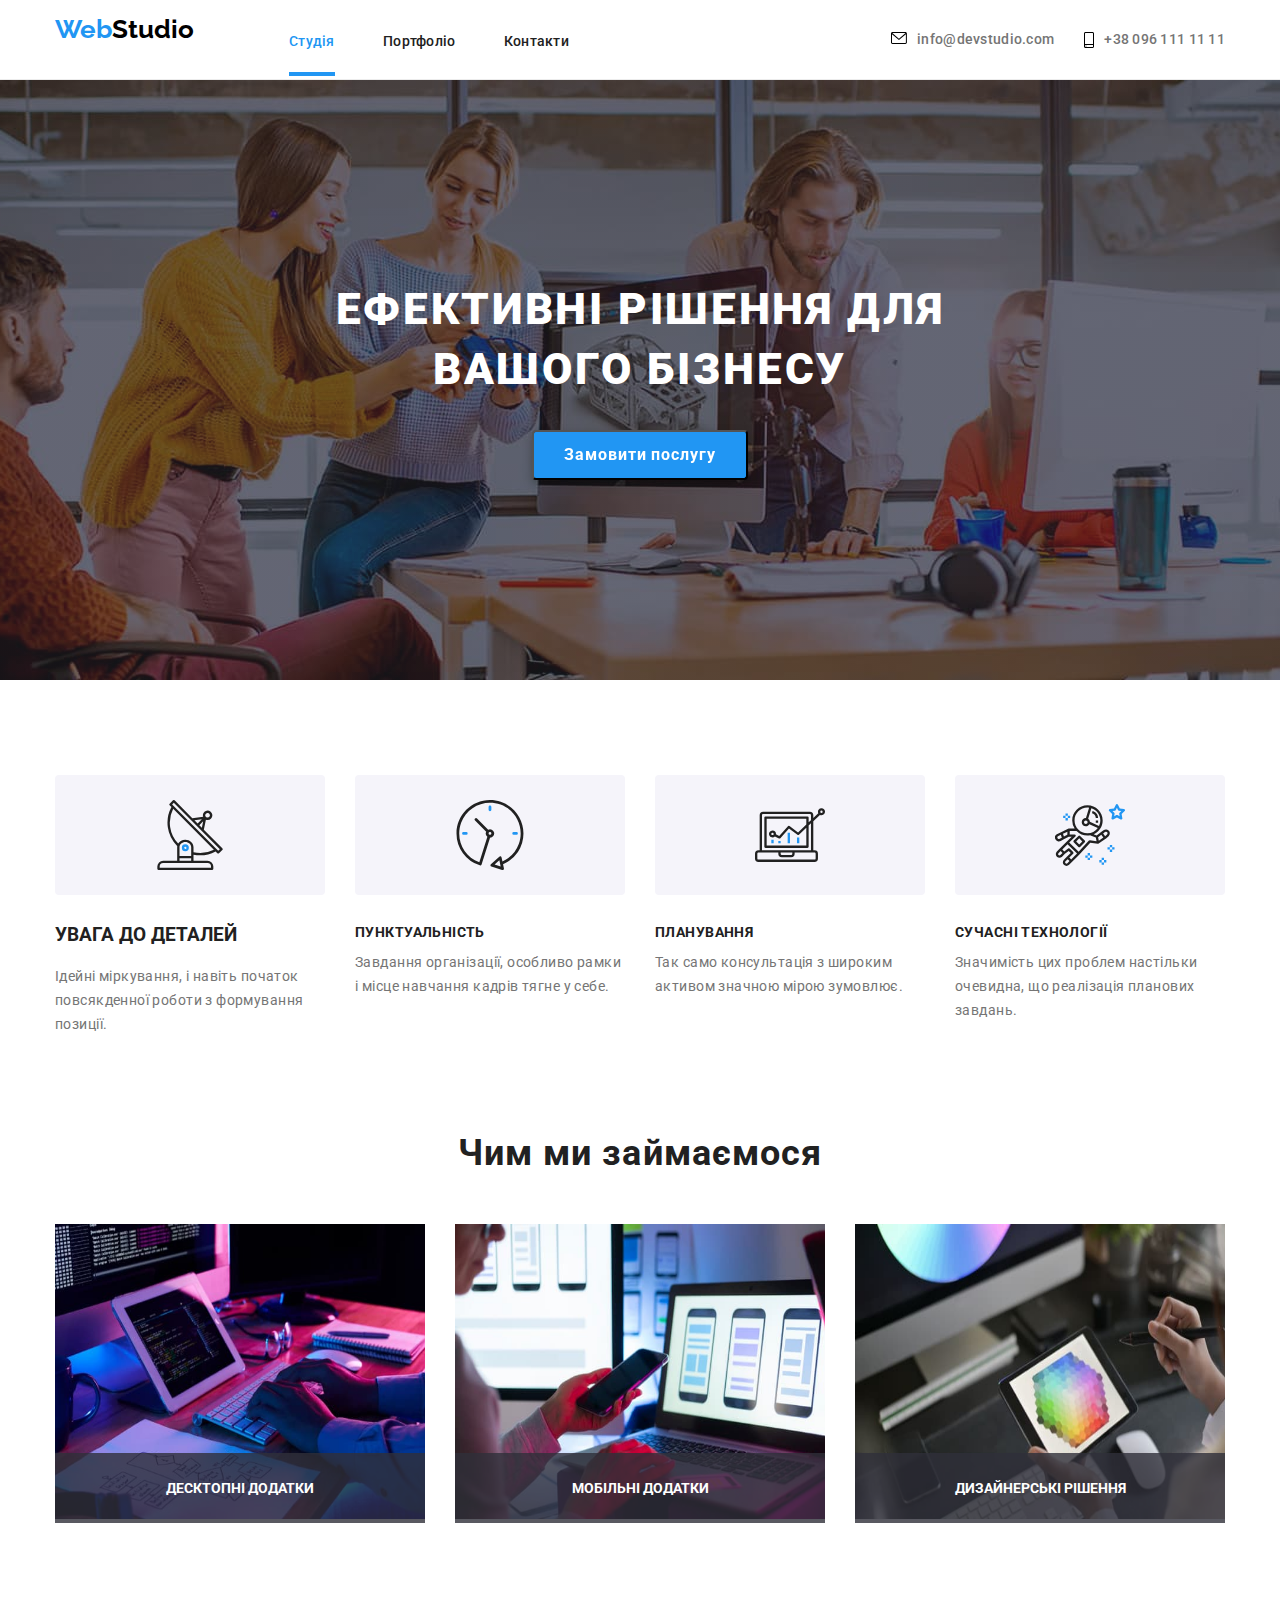
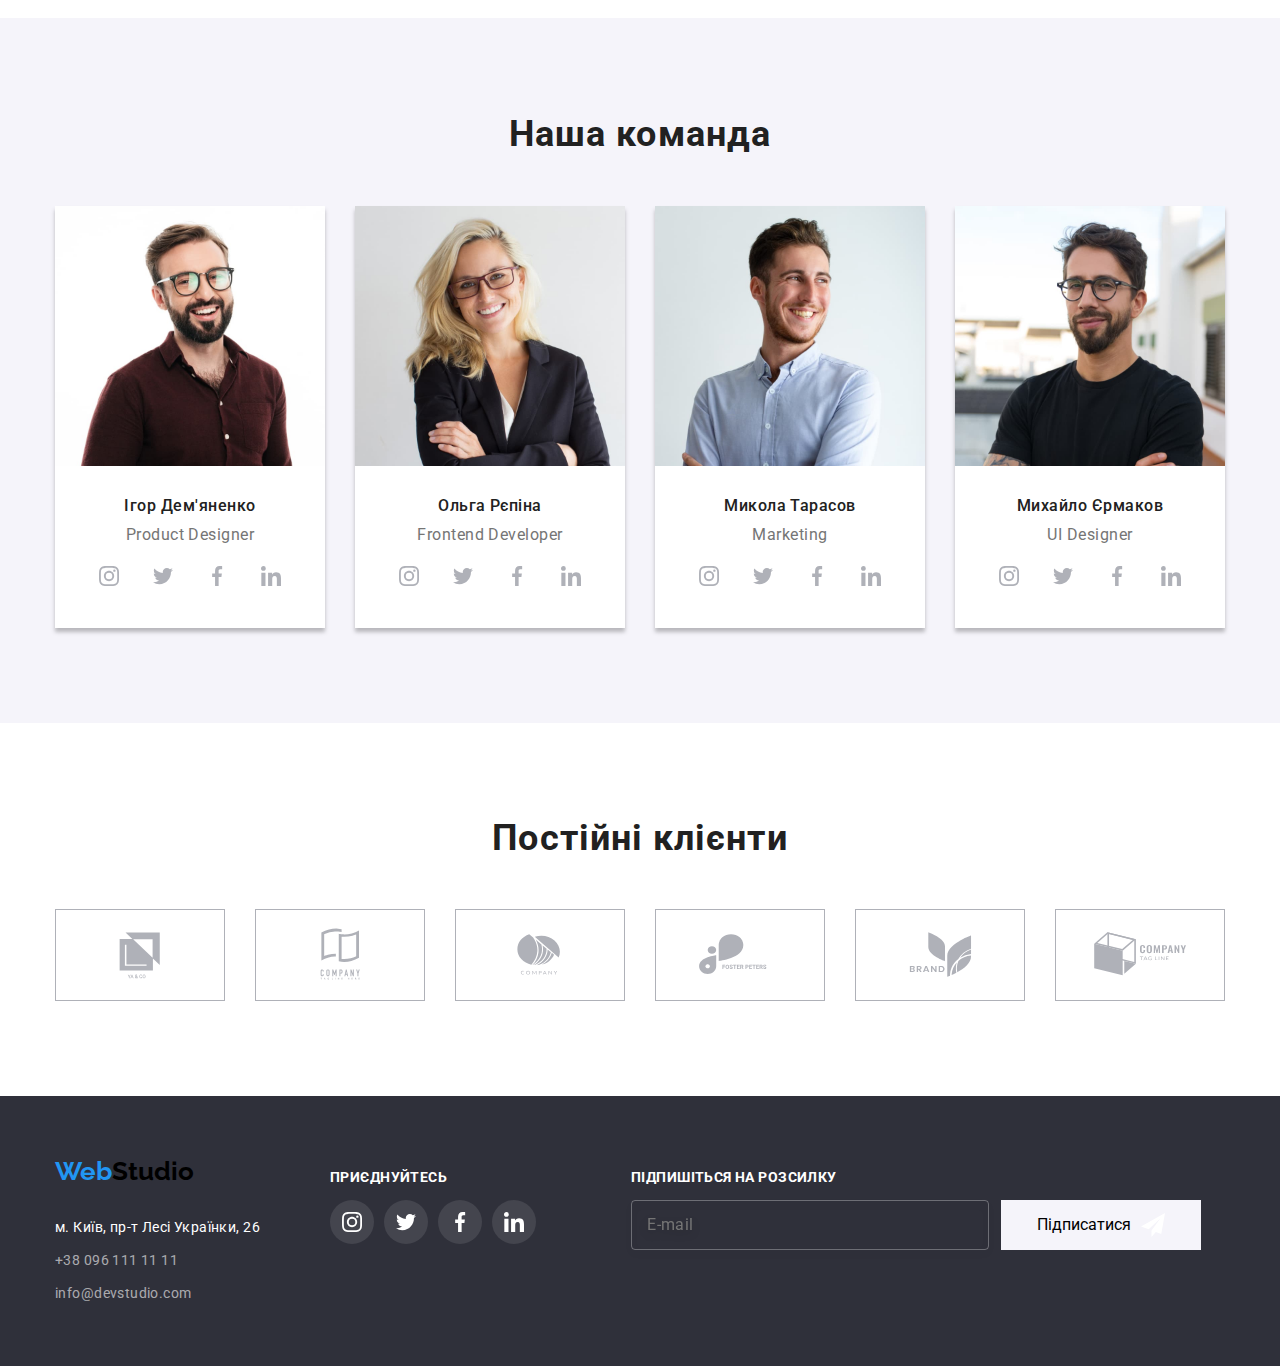
==== index.html @ e660d1fc "Создание 2023-01-07" ====
<!DOCTYPE html>
<html lang="en">
<head>
    <meta charset="UTF-8">
    <meta http-equiv="X-UA-Compatible" content="IE=edge">
    <meta name="viewport" content="width=device-width, initial-scale=1.0">
    <link
        href="https://fonts.googleapis.com/css2?family=Oleo+Script&family=Raleway:wght@700&family=Roboto:wght@400;500;700;900&display=swap"
        rel="stylesheet">
    <!-- Спочатку нормалізатор -->
    <link rel="stylesheet" href="https://cdnjs.cloudflare.com/ajax/libs/modern-normalize/1.0.0/modern-normalize.min.css" />
    <!-- Потім ваші стилі -->
    <link rel="stylesheet" href="./css/main.min.css">
    <title>Document</title>
</head>
<body>
    <!--верхняя линия-->
    <header class="header">
        <div class="container">
            <div class="header__container">                  
                <!--меню навігації-->
                <nav class="header__nav">
                    <a href="" class="logo"><span class="logo__web">Web</span>Studio</a>
                    <ul class="header__nav-list">
                        <li class="header__nav-item"><a href="" class="header__nav-link current">Студія</a></li>
                        <li class="header__nav-item"><a href="./portfolio.html" class="header__nav-link">Портфоліо</a></li>
                        <li class="header__nav-item"><a href="" class="header__nav-link">Контакти</a></li>
                    </ul>                        
                </nav>
                <div class="header__contact-container">
                    <a href="mailto:info@devstudio.com" class="email">
                        <svg width="16" height="12">
                            <use href="./images/symbol-defs.svg#icon-email"> </use>
                        </svg>
                        info@devstudio.com</a>
                    <a href="tel:+380961111111" class="phone">
                        <svg width="10" height="16">
                            <use href="./images/symbol-defs.svg#icon-smartphone"> </use>
                        </svg>
                    +38 096 111 11 11</a>
                </div>
            </div>
        </div>
    </header>
    <main class="main">
        <!--шапка-->
        <section class="first-section">
            <div class="container">
                <div class="first-section__container">
                    <h1 class="first-section__tittle">Ефективні рішення для вашого бізнесу</h1>
                    <button type="button" class="first-section__button" data-modal-open>Замовити послугу</button>
                </div>                  
            </div>
        </section>
        <!--Особливості-->
        <section class="features">
            <div class="container">
                <ul class="features__list">
                    <li class="item">
                        <div class="features__item-container" width="270" height="120">
                            <svg width="70" height="70">
                                <use href="./images/symbol-defs.svg#icon-antenna-1"> </use>
                            </svg>
                        </div>
                        <!--Feature1-->                    
                        <h3 class="title">УВАГА ДО ДЕТАЛЕЙ</h3>
                        <p class="features__list-text">Ідейні міркування, і навіть початок повсякденної роботи з формування позиції.</p>
                    </li>
                    <li class="item">
                        <div class="features__item-container" width="270" height="120">
                            <svg width="70" height="70">
                                <use href="./images/symbol-defs.svg#icon-clock-1"> </use>
                            </svg>
                        </div>
                        <!--Feature2-->                    
                        <h3 class="features__list-title">ПУНКТУАЛЬНІСТЬ</h3>
                        <p class="features__list-text">Завдання організації, особливо рамки і місце навчання кадрів тягне у себе.</p>            
                    </li>
                    <li class="item">
                        <div class="features__item-container" width="270" height="120">
                            <svg width="70" height="70">
                                <use href="./images/symbol-defs.svg#icon-diagram-1"> </use>
                            </svg>
                        </div>
                        <!--Feature3-->         
                        <h3 class="features__list-title">ПЛАНУВАННЯ</h3>
                        <p class="features__list-text">Так само консультація з широким активом значною мірою зумовлює.</p>         
                    </li>
                    <li class="item">
                        <div class="features__item-container" width="270" height="120">
                            <svg width="70" height="70">
                                <use href="./images/symbol-defs.svg#icon-astronaut-1"> </use>
                            </svg>
                        </div>
                        <!--Feature4-->
                        <h3 class="features__list-title">СУЧАСНІ ТЕХНОЛОГІЇ</h3>
                        <p class="features__list-text">Значимість цих проблем настільки очевидна, що реалізація планових завдань.</p>
                    </li>
                </ul> 
            </div>
        </section>
        <!--Чим ми займаємось-->
        <section class="about">
            <div class="container">
                <h2 class="about__head">Чим ми займаємося</h2>
                <ul class="about__list">
                    <li class="about__item">
                        <img src="images/Box1.jpg" width="370" height="295" alt="чим ми займаємось, рисунок 1">
                        <p class="about__cart-text">Десктопні додатки</p>
                    </li>
                    <li class="about__item">
                        <img src="images/Box2.jpg" width="370" height="295" alt="чим ми займаємось, рисунок 2">
                        <p class="about__cart-text">Мобільні додатки</p>
                    </li>
                    <li class="about__item">
                        <img src="images/Box3.jpg" width="370" height="295" alt="чим ми займаємось, рисунок 3">
                        <p class="about__cart-text">Дизайнерські рішення</p>
                    </li>
                </ul>
            </div>
        </section>
        <!--Наша команда-->
        <section class="team">
            <div class="container">
                <h2 class="team__head">Наша команда</h2>
                <!--team-->
                <div>
                    <ul class="team__list">
                        <li class="team__card">
                            <!--team card 1--> 
                            <img src="images/team1.jpg" width="270" height="260" alt="працівник 1">
                            <div class="team__card-container">
                                <!--name-->
                                <p class="team__card-name">Ігор Дем'яненко</p>
                                <!--work-->
                                <p class="team__card-profession">Product Designer</p>
                                <ul class="team__card-social-list" width="206" height="44">
                                    <li class="social-link-item">
                                        <a href="" class="team__card-social-link">
                                            <svg width="20" height="20" class="team__social__icon">
                                                <use href="./images/symbol-defs.svg#icon-instagram"> </use>
                                            </svg>
                                        </a>
                                    </li>
                                    <li class="social-link-item">
                                        <a href="" class="team__card-social-link">
                                            <svg width="20" height="20" class="team__social__icon">
                                                <use href="./images/symbol-defs.svg#icon-twitter"> </use>
                                            </svg>
                                        </a>
                                    </li>
                                    <li class="social-link-item">
                                        <a href="" class="team__card-social-link">
                                            <svg width="20" height="20" class="team__social__icon">
                                                <use href="./images/symbol-defs.svg#icon-facebook"> </use>
                                            </svg>
                                        </a>
                                    </li>
                                    <li class="social-link-item">
                                        <a href="" class="team__card-social-link">
                                            <svg width="20" height="20" class="team__social__icon">
                                                <use href="./images/symbol-defs.svg#icon-linkedin"> </use>
                                            </svg>
                                        </a>
                                    </li>
                                </ul>                                
                            </div>
                        </li>
                        <li class="team__card">
                            <!--team card 2-->
                            <img src="images/team2.jpg" width="270" height="260" alt="працівник 2">
                            <div class="team__card-container">                                                                <!--name-->
                                <p class="team__card-name">Ольга Рєпіна</p>
                                <!--work-->
                                <p class="team__card-profession">Frontend Developer</p>
                                <ul class="team__card-social-list" width="206" height="44">
                                    <li class="social-link-item">
                                        <a href="" class="team__card-social-link">
                                            <svg width="20" height="20" class="team__social__icon">
                                                <use href="./images/symbol-defs.svg#icon-instagram"> </use>
                                            </svg>
                                        </a>
                                    </li>
                                    <li class="social-link-item">
                                        <a href="" class="team__card-social-link">
                                            <svg width="20" height="20" class="team__social__icon">
                                                <use href="./images/symbol-defs.svg#icon-twitter"> </use>
                                            </svg>
                                        </a>
                                    </li>
                                    <li class="social-link-item">
                                        <a href="" class="team__card-social-link">
                                            <svg width="20" height="20" class="team__social__icon">
                                                <use href="./images/symbol-defs.svg#icon-facebook"> </use>
                                            </svg>
                                        </a>
                                    </li>
                                    <li class="social-link-item">
                                        <a href="" class="team__card-social-link">
                                            <svg width="20" height="20" class="team__social__icon">
                                                <use href="./images/symbol-defs.svg#icon-linkedin"> </use>
                                            </svg>
                                        </a>
                                    </li>
                                </ul>                                
                            </div>
                        </li>
                        <li class="team__card">
                            <!--team card 3-->                                   
                            <img src="images/team3.jpg" width="270" height="260" alt="працівник 3">
                            <div class="team__card-container">
                                <!--name-->
                                <p class="team__card-name">Микола Тарасов</p>
                                <!--work-->
                                <p class="team__card-profession">Marketing</p> 
                                <ul class="team__card-social-list" width="206" height="44">
                                    <li class="social-link-item">
                                        <a href="" class="team__card-social-link">
                                            <svg width="20" height="20" class="team__social__icon">
                                                <use href="./images/symbol-defs.svg#icon-instagram"> </use>
                                            </svg>
                                        </a>
                                    </li>
                                    <li class="social-link-item">
                                        <a href="" class="team__card-social-link">
                                            <svg width="20" height="20" class="team__social__icon">
                                                <use href="./images/symbol-defs.svg#icon-twitter"> </use>
                                            </svg>
                                        </a>
                                    </li>
                                    <li class="social-link-item">
                                        <a href="" class="team__card-social-link">
                                            <svg width="20" height="20" class="team__social__icon">
                                                <use href="./images/symbol-defs.svg#icon-facebook"> </use>
                                            </svg>
                                        </a>
                                    </li>
                                    <li class="social-link-item">
                                        <a href="" class="team__card-social-link">
                                            <svg width="20" height="20" class="team__social__icon">
                                                <use href="./images/symbol-defs.svg#icon-linkedin"> </use>
                                            </svg>
                                        </a>
                                    </li>
                                </ul>                                
                            </div>
                        </li>
                        <li class="team__card">
                            <!--team card 4-->
                            <img src="images/team4.jpg" width="270" height="260" alt="працівник 4">
                            <div class="team__card-container">
                                <!--name-->
                                <p class="team__card-name">Михайло Єрмаков</p>
                                <!--work-->
                                <p class="team__card-profession">UI Designer</p>
                                <ul class="team__card-social-list" width="206" height="44">
                                    <li class="social-link-item">
                                        <a href="" class="team__card-social-link">
                                            <svg width="20" height="20" class="team__social__icon">
                                                <use href="./images/symbol-defs.svg#icon-instagram"> </use>
                                            </svg>
                                        </a>
                                    </li>
                                    <li class="social-link-item">
                                        <a href="" class="team__card-social-link">
                                            <svg width="20" height="20" class="team__social__icon">
                                                <use href="./images/symbol-defs.svg#icon-twitter"> </use>
                                            </svg>
                                        </a>
                                    </li>
                                    <li class="social-link-item">
                                        <a href="" class="team__card-social-link">
                                            <svg width="20" height="20" class="team__social__icon">
                                                <use href="./images/symbol-defs.svg#icon-facebook"> </use>
                                            </svg>
                                        </a>
                                    </li>
                                    <li class="social-link-item">
                                        <a href="" class="team__card-social-link">
                                            <svg width="20" height="20" class="team__social__icon">
                                                <use href="./images/symbol-defs.svg#icon-linkedin"> </use>
                                            </svg>
                                        </a>
                                    </li>
                                </ul>                                
                            </div>
                        </li>
                    </ul>
                </div>
            </div>
        </section>
        <!--Наші клієнти-->
        <section class="clients">
            <div class="container">
                <h2 class="clients__head">Постійні клієнти</h2>
                <ul class="clients__list">
                    <li class="clients__list__item">
                        <a href="" class="clients__list-link">
                        <svg width="41" height="46" class="clients__list-icon">
                            <use href="./images/symbol-defs.svg#icon-client-1"> </use>
                        </svg>
                        </a>
                    </li>
                    <li class="clients__list__item">
                        <a href="" class="clients__list-link">
                        <svg width="41" height="46" class="clients__list-icon">
                            <use href="./images/symbol-defs.svg#icon-client-2"> </use>
                        </svg>                        
                        </a>
                    </li>
                    <li class="clients__list__item">
                        <a href="" class="clients__list-link">
                        <svg width="41" height="46" class="clients__list-icon">
                            <use href="./images/symbol-defs.svg#icon-client-3"> </use>
                        </svg>                        
                        </a>
                    </li>
                    <li class="clients__list__item">
                        <a href="" class="clients__list-link">
                        <svg width="41" height="46" class="clients__list-icon">
                            <use href="./images/symbol-defs.svg#icon-client-4"> </use>
                        </svg>                        
                        </a>
                    </li>
                    <li class="clients__list__item">
                        <a href="" class="clients__list-link">
                        <svg width="41" height="46" class="clients__list-icon">
                            <use href="./images/symbol-defs.svg#icon-client-5"> </use>
                        </svg>                        
                        </a>
                    </li>
                    <li class="clients__list__item">
                        <a href="" class="clients__list-link">
                        <svg width="41" height="46" class="clients__list-icon">
                            <use href="./images/symbol-defs.svg#icon-client-6"> </use>
                        </svg>                        
                        </a>
                    </li>
                </ul>
            </div>            
        </section>
    </main>
    <!--підвал-->
    <footer class="footer">
        <div class="container">
            <div class="footer__container">
                <!--контакти-->
                <div class="footer__address-container">
                    <a href="" class="logo"><span class="logo__web">Web</span>Studio</a>
                    <address class="footer__address">м. Київ, пр-т Лесі Українки, 26</address>
                    <a href="tel:+380961111111" class="footer__phone">+38 096 111 11 11</a>
                    <a href="mailto:info@devstudio.com" class="footer__mail">info@devstudio.com</a>    
                </div>
                <div class="footer__social-container">
                    <p class="footer__social-text">Приєднуйтесь</p>
                    <ul class="footer__social-list" width="206" height="44">                    
                        <li class="footer__item">
                            <a href="" class="footer__link-item">
                                <svg width="20" height="20" class="team__social__icon">
                                    <use href="./images/symbol-defs.svg#icon-instagram"> </use>
                                </svg>
                            </a>
                        </li>
                        <li class="footer__item">
                            <a href="" class="footer__link-item">
                                <svg width="20" height="20" class="team__social__icon">
                                    <use href="./images/symbol-defs.svg#icon-twitter"> </use>
                                </svg>
                            </a>
                        </li>
                        <li class="footer__item">
                            <a href="" class="footer__link-item">
                                <svg width="20" height="20" class="team__social__icon">
                                    <use href="./images/symbol-defs.svg#icon-facebook"> </use>
                                </svg>
                            </a>
                        </li>
                        <li class="footer__item">
                            <a href="" class="footer__link-item">
                                <svg width="20" height="20" class="team__social__icon">
                                    <use href="./images/symbol-defs.svg#icon-linkedin"> </use>
                                </svg>
                            </a>
                        </li>
                    </ul> 
                </div>
                <form name="footer-form" class="footer-form">
                    <label for="form-footer-label" class="footer-form__label footer__social-text">Підпишіться на розсилку</label>                    
                    <div class="footer-form__container">
                        <input 
                            type="text" 
                            name="form-footer-label" 
                            id="form-footer-label"
                            placeholder = "E-mail"
                            class="footer-form__input"
                        >
                        <button type="submit" class="footer-form__button button">Підписатися
                            <svg width="24" height="24" class="footer-form__icon">
                                <use href="./images/symbol-defs.svg#icon-send"> </use>
                            </svg>
                        </button>   
                    </div>
                </form>
            </div>
       </div>
    </footer>
    <!--Функционал модального окна-->
    <!--<div class="backdrop is-hidden" data-modal>-->
    <div class="backdrop is-hidden" data-modal>
        <div class="modal">
            <button type="button" class="modal__close" data-modal-close>
                <svg width="11" height="11" class="icon-close">
                    <use href="./images/symbol-defs.svg#icon-close"> </use>
                </svg>
            </button>
           
            <form name="form" class="form">
                                <h2 class="form__head">Залиште свої дані, ми вам передзвонимо</h2> 
                <label for="form-field-label" class="form__label">Ім'я</label>
                <div class="form__field">
                    <input class="form__field-input" id="user-name" type="text" name="user-name">
                    <svg width="13" height="13" class="form__field-icon">
                        <use href="./images/symbol-defs.svg#icon-user"> </use>
                    </svg>
                </div>

                <label for="user-phone" class="form__label">Телефон</label>
                <div class="form__field">
                    <input class="form__field-input" id="user-phone" type="text" name="user-phone">
                    <svg width="13" height="13" class="form__field-icon">
                        <use href="./images/symbol-defs.svg#icon-phone"> </use>
                    </svg>
                </div>

                <label for="user-email" class="form__label">Пошта</label>
                <div class="form__field">
                    <input class="form__field-input" id="user-email" type="text" name="user-email">
                    <svg width="13" height="13" class="form__field-icon">
                        <use href="./images/symbol-defs.svg#icon-email-black"> </use>
                    </svg>
                </div>

                <label for="user-comment" class="form__label">Комментар</label>
                <div class="form__field">
                    <textarea
                        class="form__field-textarea"
                        name="user-comment" 
                        id="user-comment" 
                        placeholder="Введіть текст"
                    ></textarea>
                </div>
                <div class="form__checkbox">                    
                    <input type="checkbox" name="terms-checkbox" id="terms-checkbox" class="form__checkbox-input">
                    <svg width="18" height="18" class="form__checkbox-icon">
                        <use href="./images/symbol-defs.svg#icon-check"> </use>
                    </svg>
                    <label for="terms-checkbox">Погоджуюся з розсилкою та приймаю <a href="" class="form__checkbox-link">Умови договору</a></label>
                </div>
                <button type="submit" class="form__field-button">Відправити</button>
            </form>
        </div>
    </div>
    <script src="./js/modal.js"></script>
</body>
</html>
---- css/main.min.css ----
:root{--backgrount-color: #Fff;--primary-text-color: #212121;--text-color-buttonlink: #2196F3;--text-color-active: #ffffff;--text-color: #757575;--background-button: #F5F4FA;--background-first-section: #2F303A;--background-gradient: rgba(47, 48, 58, 0.4);--background-card-text: rgba(47, 48, 58, 0.8);--backgrount-footer-item: rgba(255, 255, 255, 0.1);--background-overlay: rgba(33, 150, 243, 0.9);--background-backdrop: rgba(0, 0, 0, 0.2);--color-logo: #000000;--color-footer-mail-phone: rgba(255, 255, 255, 0.6);--color-border: #eeeeee;--color-border-header: #ececec;--color-border-form: rgba(33, 33, 33, 0.2);--color-active-form: rgba(33, 150, 243, 1);--color-fill-icons: #AFB1B8;--color-shadow: rgba(0, 0, 0, 0.25);--color-border-button: rgba(0, 0, 0, 0.1)}*,*::before,*::after{-webkit-box-sizing:border-box;box-sizing:border-box}body{background-color:var(--backgrount-color);color:var(--primary-text-color);border:none;font-family:"Roboto",sans-serif;list-style:none}.main{margin:0,auto}.about{padding:0 0 95px}.about__head{font-weight:700;font-size:36px;line-height:1.17;text-align:center;letter-spacing:.03em;height:42px;margin:0 0 50px}.about__list{display:-webkit-box;display:-ms-flexbox;display:flex;-webkit-box-pack:center;-ms-flex-pack:center;justify-content:center;gap:30px;list-style:none;margin:0;padding:0}.about__item{position:relative}.about__cart-text{position:absolute;bottom:0;left:0;text-transform:uppercase;width:100%;height:70px;margin:0;background-color:var(--background-card-text);color:var(--backgrount-color);text-align:center;line-height:70px;font-size:14px;font-weight:700}.backdrop{position:fixed;top:0;left:0;width:100%;height:100%;background-color:var(--background-backdrop);opacity:1;-webkit-transition:opacity 500ms cubic-bezier(0.4, 0, 0.2, 1);transition:opacity 500ms cubic-bezier(0.4, 0, 0.2, 1)}.backdrop.is-hidden{opacity:0;visibility:hidden;pointer-events:none}.backdrop.is-hidden .modal{-webkit-transform:translate(-50%, -50%) 250ms cubic-bezier(0.4, 0, 0.2, 1),scale(0.9) 250ms cubic-bezier(0.4, 0, 0.2, 1);transform:translate(-50%, -50%) 250ms cubic-bezier(0.4, 0, 0.2, 1),scale(0.9) 250ms cubic-bezier(0.4, 0, 0.2, 1)}.button{background-color:var(--background-button);border:none;cursor:pointer}.button:hover,.button:focus{background-color:var(--text-color-buttonlink);color:var(--text-color-active);border:none}.works{padding:95px 0}.works__list{display:-webkit-box;display:-ms-flexbox;display:flex;-webkit-box-pack:center;-ms-flex-pack:center;justify-content:center;gap:8px;list-style:none;margin:0 0 50px;padding:0}.works-button{padding:6px 22px;color:var(--primary-text-color);font-weight:500;line-height:26px;font-size:16px;text-align:center;letter-spacing:.03em;border:1px solid var(--color-border);border-radius:4px;-webkit-transition:background-color 250ms cubic-bezier(0.4, 0, 0.2, 1),color 250ms cubic-bezier(0.4, 0, 0.2, 1),border 250ms cubic-bezier(0.4, 0, 0.2, 1),-webkit-box-shadow 250ms cubic-bezier(0.4, 0, 0.2, 1);transition:background-color 250ms cubic-bezier(0.4, 0, 0.2, 1),color 250ms cubic-bezier(0.4, 0, 0.2, 1),border 250ms cubic-bezier(0.4, 0, 0.2, 1),-webkit-box-shadow 250ms cubic-bezier(0.4, 0, 0.2, 1);transition:background-color 250ms cubic-bezier(0.4, 0, 0.2, 1),color 250ms cubic-bezier(0.4, 0, 0.2, 1),box-shadow 250ms cubic-bezier(0.4, 0, 0.2, 1),border 250ms cubic-bezier(0.4, 0, 0.2, 1);transition:background-color 250ms cubic-bezier(0.4, 0, 0.2, 1),color 250ms cubic-bezier(0.4, 0, 0.2, 1),box-shadow 250ms cubic-bezier(0.4, 0, 0.2, 1),border 250ms cubic-bezier(0.4, 0, 0.2, 1),-webkit-box-shadow 250ms cubic-bezier(0.4, 0, 0.2, 1)}.works-button:hover,.works-button:focus{color:var(--text-color-active);-webkit-box-shadow:0px 3px 1px rgba(0,0,0,.1),0px 1px 2px rgba(0,0,0,.08),0px 2px 2px rgba(0,0,0,.12);box-shadow:0px 3px 1px rgba(0,0,0,.1),0px 1px 2px rgba(0,0,0,.08),0px 2px 2px rgba(0,0,0,.12);background-color:var(--text-color-buttonlink);border:0px solid var(--text-color-buttonlink)}.clients{margin:0 0 95px}.clients__head{display:block;text-align:center;margin:94px 0 50px;font-size:36px;line-height:1.17;letter-spacing:.03em}.clients__list{list-style:none;display:-webkit-box;display:-ms-flexbox;display:flex;-webkit-box-pack:center;-ms-flex-pack:center;justify-content:center;gap:30px;margin:0;padding:0}.clients__list-link{display:-webkit-box;display:-ms-flexbox;display:flex;-webkit-box-pack:center;-ms-flex-pack:center;justify-content:center;-webkit-box-align:center;-ms-flex-align:center;align-items:center;width:170px;height:92px;margin:0;padding:0;border-radius:4px}.clients__list-icon{width:100%;height:100%;fill:var(--color-fill-icons)}.clients__list-link .clients__list-icon{border:1px solid var(--color-fill-icons);-webkit-transition:fill 250ms cubic-bezier(0.4, 0, 0.2, 1),border 250ms cubic-bezier(0.4, 0, 0.2, 1);transition:fill 250ms cubic-bezier(0.4, 0, 0.2, 1),border 250ms cubic-bezier(0.4, 0, 0.2, 1)}.clients__list-link:focus .clients__list-icon,.clients__list-link:hover .clients__list-icon{border:1px solid var(--text-color-buttonlink);fill:var(--text-color-buttonlink)}.email{display:-webkit-box;display:-ms-flexbox;display:flex;gap:10px;-ms-flex-line-pack:center;align-content:center;text-decoration:none;color:var(--text-color);font-size:14px;line-height:1.14;letter-spacing:.02em;font-weight:500;-webkit-transition:color 250ms cubic-bezier(0.4, 0, 0.2, 1),fill 250ms cubic-bezier(0.4, 0, 0.2, 1);transition:color 250ms cubic-bezier(0.4, 0, 0.2, 1),fill 250ms cubic-bezier(0.4, 0, 0.2, 1)}.email:hover,.email:focus{color:var(--text-color-buttonlink);fill:var(--text-color-buttonlink)}.first-section{max-width:1600px;height:600px;padding:200px 0;margin:0 auto;background-image:-webkit-gradient(linear, left top, right top, from(var(--background-gradient)), to(var(--background-gradient))),url(../images/main.jpg);background-image:linear-gradient(to right, var(--background-gradient), var(--background-gradient)),url(../images/main.jpg);background-repeat:no-repeat;background-position:center;background-size:cover}.first-section__container{height:200px;-webkit-box-orient:vertical;-webkit-box-direction:normal;-ms-flex-direction:column;flex-direction:column;display:-webkit-box;display:-ms-flexbox;display:flex;-webkit-box-align:center;-ms-flex-align:center;align-items:center}.first-section__tittle{width:696px;color:var(--text-color-active);margin:0 0 30px;font-weight:900;font-size:44px;line-height:1.36;text-align:center;letter-spacing:.06em;text-transform:uppercase}.first-section__button{display:inline-block;width:216px;height:50px;min-height:50px;background-color:var(--text-color-buttonlink);color:var(--text-color-active);font-size:16px;font-style:normal;font-weight:700;line-height:1.88;letter-spacing:.06em;-webkit-filter:drop-shadow(0px 4px 4px rgba(0, 0, 0, 0.25));filter:drop-shadow(0px 4px 4px rgba(0, 0, 0, 0.25));border-radius:4px}.footer{background-color:var(--background-first-section);padding:60px 0}.footer__container{display:-webkit-box;display:-ms-flexbox;display:flex;-webkit-box-orient:horizontal;-webkit-box-direction:normal;-ms-flex-direction:row;flex-direction:row}.footer__address-container{display:-webkit-box;display:-ms-flexbox;display:flex;-webkit-box-orient:vertical;-webkit-box-direction:normal;-ms-flex-direction:column;flex-direction:column;gap:9px}.footer__address{color:var(--text-color-active);font-size:14px;line-height:1.71;letter-spacing:.03em;font-style:normal}.footer__phone{color:var(--color-footer-mail-phone);text-decoration:none;font-size:14px;line-height:1.71;letter-spacing:.03em}.footer__mail{text-decoration:none;color:var(--color-footer-mail-phone);font-size:14px;line-height:1.71;letter-spacing:.03em}.footer__social-container{margin:0 95px 0 70px}.footer__social-text{font-family:"Roboto";font-style:normal;font-size:14px;line-height:1.14;letter-spacing:.03em;font-weight:700;color:var(--text-color-active);text-transform:uppercase}.footer__social-list{display:-webkit-box;display:-ms-flexbox;display:flex;margin:0;padding:0;gap:10px;list-style:none}.footer__link-item{width:44px;height:44px;display:-webkit-box;display:-ms-flexbox;display:flex;-webkit-box-pack:center;-ms-flex-pack:center;justify-content:center;-webkit-box-align:center;-ms-flex-align:center;align-items:center;border-radius:50%;fill:var(--text-color-active);background-color:var(--backgrount-footer-item);-webkit-transition:background-color 250ms cubic-bezier(0.4, 0, 0.2, 1);transition:background-color 250ms cubic-bezier(0.4, 0, 0.2, 1)}.footer__link-item:hover,.footer__link-item:focus{border-radius:50%;background-color:var(--text-color-buttonlink)}.footer-form__label{display:inline-block;margin:14px 0;width:350px}.footer-form__container{margin:0;width:100%;display:-webkit-box;display:-ms-flexbox;display:flex}.footer-form__input{width:358px;height:50px;margin-right:12px;padding:15px;border:1px solid rgba(255,255,255,.3);-webkit-filter:drop-shadow(0px 4px 4px rgba(0, 0, 0, 0.15));filter:drop-shadow(0px 4px 4px rgba(0, 0, 0, 0.15));border-radius:4px;background-color:inherit;color:var(--text-color-active)}.footer-form__input::-webkit-input-placeholder{font-family:"Roboto";font-style:normal;font-weight:400;font-size:16px;line-height:1.25;letter-spacing:.03em}.footer-form__input::-moz-placeholder{font-family:"Roboto";font-style:normal;font-weight:400;font-size:16px;line-height:1.25;letter-spacing:.03em}.footer-form__input:-ms-input-placeholder{font-family:"Roboto";font-style:normal;font-weight:400;font-size:16px;line-height:1.25;letter-spacing:.03em}.footer-form__input::-ms-input-placeholder{font-family:"Roboto";font-style:normal;font-weight:400;font-size:16px;line-height:1.25;letter-spacing:.03em}.footer-form__input::placeholder{font-family:"Roboto";font-style:normal;font-weight:400;font-size:16px;line-height:1.25;letter-spacing:.03em}.footer-form__button{width:200px;margin:0;padding:0;display:-webkit-box;display:-ms-flexbox;display:flex;-webkit-box-align:center;-ms-flex-align:center;align-items:center;-webkit-box-pack:center;-ms-flex-pack:center;justify-content:center;gap:10px;border:none}.footer-form__icon{fill:var(--backgrount-color)}.form__head{margin:0 0 12px 0;font-family:"Roboto";font-style:normal;font-weight:700;font-size:20px;line-height:1.15;letter-spacing:.03em;text-align:center;color:var(--primary-text-color)}.form__label{display:inline-block;font-family:"Roboto";font-style:normal;font-weight:400;font-size:12px;line-height:14px;letter-spacing:.01em;color:var(--text-color);margin-bottom:4px}.form__field{position:relative}.form__field-input{width:100%;height:40px;padding:0 12px 0 42px;border:1px solid var(--color-border-form);border-radius:4px;outline:none;-webkit-transition:border 250ms cubic-bezier(0.4, 0, 0.2, 1);transition:border 250ms cubic-bezier(0.4, 0, 0.2, 1)}.form__field-input:focus{border:1px solid var(--color-active-form)}.form__field-input+.form__field-icon{fill:var(--color-logo);-webkit-transition:fill 250ms cubic-bezier(0.4, 0, 0.2, 1);transition:fill 250ms cubic-bezier(0.4, 0, 0.2, 1)}.form__field-input:focus+.form__field-icon{fill:var(--color-active-form)}.form__field-icon{position:absolute;left:12px;top:50%;-webkit-transform:translateY(-50%);transform:translateY(-50%)}.form__field-textarea{width:100%;height:120px;resize:none;margin-bottom:20px;padding:12px 16px;border:1px solid var(--color-border-form);border-radius:4px;outline:none;-webkit-transition:border 250ms cubic-bezier(0.4, 0, 0.2, 1);transition:border 250ms cubic-bezier(0.4, 0, 0.2, 1)}.form__field-textarea:focus{border:1px solid var(--color-active-form)}.form__field-textarea::-webkit-input-placeholder{font-family:"Roboto";font-style:normal;font-weight:400;font-size:12px;line-height:1.167;letter-spacing:.01em;color:rgba(117,117,117,.5)}.form__field-textarea::-moz-placeholder{font-family:"Roboto";font-style:normal;font-weight:400;font-size:12px;line-height:1.167;letter-spacing:.01em;color:rgba(117,117,117,.5)}.form__field-textarea:-ms-input-placeholder{font-family:"Roboto";font-style:normal;font-weight:400;font-size:12px;line-height:1.167;letter-spacing:.01em;color:rgba(117,117,117,.5)}.form__field-textarea::-ms-input-placeholder{font-family:"Roboto";font-style:normal;font-weight:400;font-size:12px;line-height:1.167;letter-spacing:.01em;color:rgba(117,117,117,.5)}.form__field-textarea::placeholder{font-family:"Roboto";font-style:normal;font-weight:400;font-size:12px;line-height:1.167;letter-spacing:.01em;color:rgba(117,117,117,.5)}.form__checkbox{margin-bottom:30px;display:-webkit-box;display:-ms-flexbox;display:flex;-webkit-box-align:center;-ms-flex-align:center;align-items:center;gap:8px}.form__checkbox-input{-webkit-appearance:none;-moz-appearance:none;appearance:none}.form__checkbox-link{color:var(--text-color-buttonlink);-webkit-text-decoration-line:underline;text-decoration-line:underline}.form__checkbox-icon{width:16px;height:15px;border:2px solid var(--color-logo);border-radius:2px;-webkit-box-shadow:0px 4px 4px rgba(0,0,0,.25);box-shadow:0px 4px 4px rgba(0,0,0,.25);fill:rgba(0,0,0,0);-webkit-transition:border 250ms cubic-bezier(0.4, 0, 0.2, 1),fill 250ms cubic-bezier(0.4, 0, 0.2, 1),background-color 250ms cubic-bezier(0.4, 0, 0.2, 1);transition:border 250ms cubic-bezier(0.4, 0, 0.2, 1),fill 250ms cubic-bezier(0.4, 0, 0.2, 1),background-color 250ms cubic-bezier(0.4, 0, 0.2, 1)}.form__checkbox-input:checked+.form__checkbox-icon{fill:var(--text-color-active);background-color:var(--text-color-buttonlink);border:2px solid var(--text-color-buttonlink)}.form__field-button{position:absolute;bottom:40px;left:50%;-webkit-transform:translateX(-50%);transform:translateX(-50%);width:200px;height:50px;outline:none;border:none;border-radius:4px;background-color:var(--text-color-buttonlink);color:var(--backgrount-color);-webkit-filter:drop-shadow(0px 4px 4px rgba(0, 0, 0, 0.25));filter:drop-shadow(0px 4px 4px rgba(0, 0, 0, 0.25))}.features{padding:95px 0}.features__list-title{font-weight:700;font-size:14px;line-height:1.14;letter-spacing:.03em;text-transform:uppercase;font-style:normal;margin:0 0 10px}.features__list-text{color:var(--text-color);font-size:14px;line-height:1.71;letter-spacing:.03em;width:270px;margin:0 0}.features__list{display:-webkit-box;display:-ms-flexbox;display:flex;-webkit-box-pack:center;-ms-flex-pack:center;justify-content:center;gap:30px;list-style:none;margin:0;padding:0}.features__item-container{display:-webkit-box;display:-ms-flexbox;display:flex;-webkit-box-pack:center;-ms-flex-pack:center;justify-content:center;-webkit-box-align:center;-ms-flex-align:center;align-items:center;margin:0 0 30px;background-color:var(--background-button);height:120px;border-radius:4px}.gallery{display:-webkit-box;display:-ms-flexbox;display:flex;gap:30px;-ms-flex-wrap:wrap;flex-wrap:wrap;-webkit-box-pack:center;-ms-flex-pack:center;justify-content:center;-ms-flex-line-pack:center;align-content:center;padding:0}.gallery__item{width:370px;height:405px;list-style:none;border:1px solid var(--color-border)}.gallery__item:focus,.gallery__item:hover{-webkit-box-shadow:0px 1px 1px rgba(0,0,0,.12),0px 4px 4px rgba(0,0,0,.06),1px 4px 6px rgba(0,0,0,.16);box-shadow:0px 1px 1px rgba(0,0,0,.12),0px 4px 4px rgba(0,0,0,.06),1px 4px 6px rgba(0,0,0,.16)}.gallery-card{text-decoration:none}.gallery__container{position:relative;overflow:hidden}.gallery__overlay{position:absolute;top:0;left:0;width:100%;height:100%;-webkit-transform:translatey(100%);transform:translatey(100%);display:-webkit-box;display:-ms-flexbox;display:flex;-webkit-box-align:center;-ms-flex-align:center;align-items:center;width:100%;background-color:var(--background-overlay);-webkit-transition:-webkit-transform 500ms cubic-bezier(0.4, 0, 0.2, 1);transition:-webkit-transform 500ms cubic-bezier(0.4, 0, 0.2, 1);transition:transform 500ms cubic-bezier(0.4, 0, 0.2, 1);transition:transform 500ms cubic-bezier(0.4, 0, 0.2, 1), -webkit-transform 500ms cubic-bezier(0.4, 0, 0.2, 1)}.gallery__container:hover .gallery__overlay{-webkit-transform:translatey(0);transform:translatey(0)}.gallery__overlay-text{display:inline-block;padding:auto;margin:63px 24px;font-family:"Roboto";font-style:normal;font-weight:400;font-size:18px;line-height:1.56;letter-spacing:.03em;color:var(--backgrount-color)}.gallery__head-text{padding:20px 25px}.gallery__card-head{margin:0;color:var(--primary-text-color);font-size:18px;line-height:2;letter-spacing:.06em}.gallery__card-text{color:var(--text-color);font-size:16px;line-height:1.88;letter-spacing:.03em;margin:0 auto}.header{height:80px;display:-webkit-box;display:-ms-flexbox;display:flex;-webkit-box-align:center;-ms-flex-align:center;align-items:center;border-bottom:1px solid var(--color-border-header)}.header__container{display:-webkit-box;display:-ms-flexbox;display:flex;-webkit-box-align:center;-ms-flex-align:center;align-items:center}.header__nav{display:-webkit-box;display:-ms-flexbox;display:flex;-webkit-box-align:center;-ms-flex-align:center;align-items:center;gap:95px}.header__nav-list{display:-webkit-box;display:-ms-flexbox;display:flex;-webkit-box-pack:justify;-ms-flex-pack:justify;justify-content:space-between;width:280px;height:16px;margin:0 auto;padding:0}.header__contact-container{margin-left:auto;display:-webkit-box;display:-ms-flexbox;display:flex;gap:30px;-webkit-box-pack:justify;-ms-flex-pack:justify;justify-content:space-between}.header__nav-link{color:var(--primary-text-color);font-weight:500;font-size:14px;line-height:1.14;letter-spacing:.02em}.header__nav-link{text-decoration:none;-webkit-transition:color 250ms cubic-bezier(0.4, 0, 0.2, 1);transition:color 250ms cubic-bezier(0.4, 0, 0.2, 1)}.header__nav-link:hover,.header__nav-link:focus{color:var(--text-color-buttonlink)}.header__nav-item{list-style:none;position:relative}.header__nav-link.current{color:var(--text-color-buttonlink)}.header__nav-link.current::after{content:"";position:absolute;bottom:-28px;left:0;width:100%;height:4PX;background-color:var(--text-color-buttonlink)}.logo{margin:0 0 20px;text-decoration:none;color:var(--color-logo);font-family:"Raleway",sans-serif;font-weight:700;font-size:26px;line-height:1.2;height:31px}.logo__web{color:var(--text-color-buttonlink)}.modal{position:absolute;width:100%;max-width:528px;height:100%;max-height:581px;left:50%;top:50%;-webkit-transform:translate(-50%, -50%);transform:translate(-50%, -50%);padding:40px;-webkit-box-shadow:0px 1px 3px rgba(0,0,0,.12),0px 1px 1px rgba(0,0,0,.14),0px 2px 1px rgba(0,0,0,.2);box-shadow:0px 1px 3px rgba(0,0,0,.12),0px 1px 1px rgba(0,0,0,.14),0px 2px 1px rgba(0,0,0,.2);border-radius:4px;background-color:var(--text-color-active);-webkit-transition:-webkit-transform 250ms cubic-bezier(0.4, 0, 0.2, 1);transition:-webkit-transform 250ms cubic-bezier(0.4, 0, 0.2, 1);transition:transform 250ms cubic-bezier(0.4, 0, 0.2, 1);transition:transform 250ms cubic-bezier(0.4, 0, 0.2, 1), -webkit-transform 250ms cubic-bezier(0.4, 0, 0.2, 1)}.modal__close{position:absolute;top:8px;right:8px;width:30px;height:30px;border:1px solid var(--color-border-button);border-radius:50%;background-color:var(--text-color-active);-webkit-transition:fill 250ms cubic-bezier(0.4, 0, 0.2, 1);transition:fill 250ms cubic-bezier(0.4, 0, 0.2, 1)}.modal__close:hover{fill:var(--text-color-buttonlink);cursor:pointer}.phone{display:-webkit-box;display:-ms-flexbox;display:flex;-webkit-box-flex:100;-ms-flex-positive:100;flex-grow:100;gap:10px;margin:0;padding:0;-ms-flex-line-pack:center;align-content:center;text-decoration:none;color:var(--text-color);font-weight:500;font-size:14px;line-height:1.14;letter-spacing:.02em;-webkit-transition:color 250ms cubic-bezier(0.4, 0, 0.2, 1),fill 250ms cubic-bezier(0.4, 0, 0.2, 1);transition:color 250ms cubic-bezier(0.4, 0, 0.2, 1),fill 250ms cubic-bezier(0.4, 0, 0.2, 1)}.phone:hover,.phone:focus{color:var(--text-color-buttonlink);fill:var(--text-color-buttonlink)}.team{padding:95px 0;margin:0 auto;background-color:var(--background-button)}.team__head{margin:0 0 50px;font-size:36px;line-height:1.17;text-align:center;letter-spacing:.03em;font-weight:700}.team__list{display:-webkit-box;display:-ms-flexbox;display:flex;margin:0 auto;display:flex;-webkit-box-pack:center;-ms-flex-pack:center;justify-content:center;gap:30px;list-style:none;margin:0;padding:0}.team__card{display:-webkit-box;display:-ms-flexbox;display:flex;-webkit-box-orient:vertical;-webkit-box-direction:normal;-ms-flex-direction:column;flex-direction:column;-webkit-box-shadow:0px 4px 4px var(--color-shadow);box-shadow:0px 4px 4px var(--color-shadow);background-color:var(--text-color-active)}.team__card-name{margin:0;font-weight:500;font-size:16px;line-height:1.2;text-align:center;letter-spacing:.03em}.team__card-profession{margin:0;color:var(--text-color);font-size:16px;line-height:1.2;text-align:center;letter-spacing:.03em}.team__card-container{padding:30px 0;display:-webkit-box;display:-ms-flexbox;display:flex;-webkit-box-orient:vertical;-webkit-box-direction:normal;-ms-flex-direction:column;flex-direction:column;gap:10px}.team__card-social-list{width:0 auto;height:44px;display:-webkit-box;display:-ms-flexbox;display:flex;-webkit-box-pack:center;-ms-flex-pack:center;justify-content:center;gap:10px;margin:0;padding:0;list-style:none}.team__card-social-link{width:44px;height:44px;display:-webkit-box;display:-ms-flexbox;display:flex;-webkit-box-pack:center;-ms-flex-pack:center;justify-content:center;-webkit-box-align:center;-ms-flex-align:center;align-items:center;border-radius:50%;fill:var(--color-fill-icons);-webkit-transition:background-color 250ms cubic-bezier(0.4, 0, 0.2, 1),fill 250ms cubic-bezier(0.4, 0, 0.2, 1);transition:background-color 250ms cubic-bezier(0.4, 0, 0.2, 1),fill 250ms cubic-bezier(0.4, 0, 0.2, 1)}.team__card-social-link:focus,.team__card-social-link:hover{background-color:var(--text-color-buttonlink);fill:var(--text-color-active)}.container{width:1200px;margin:0 auto;padding:0 15px}/*# sourceMappingURL=main.min.css.map */
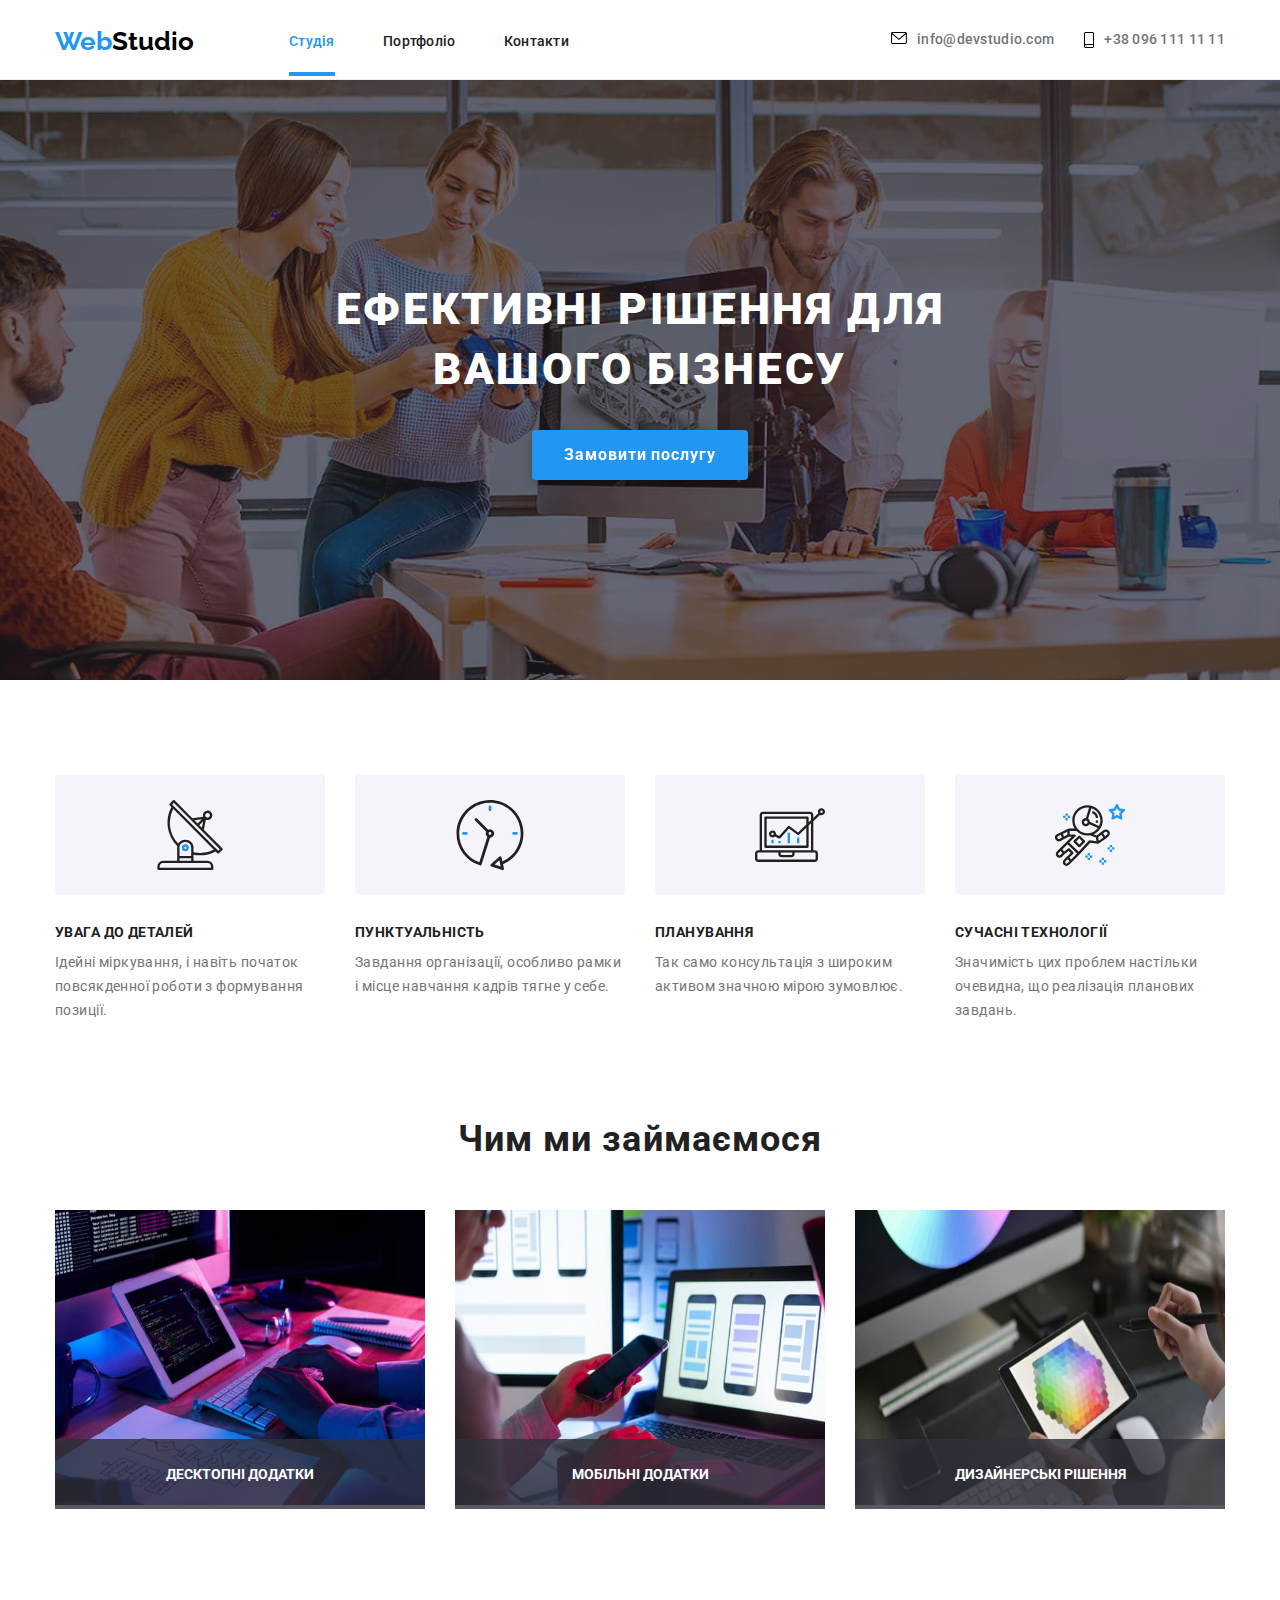
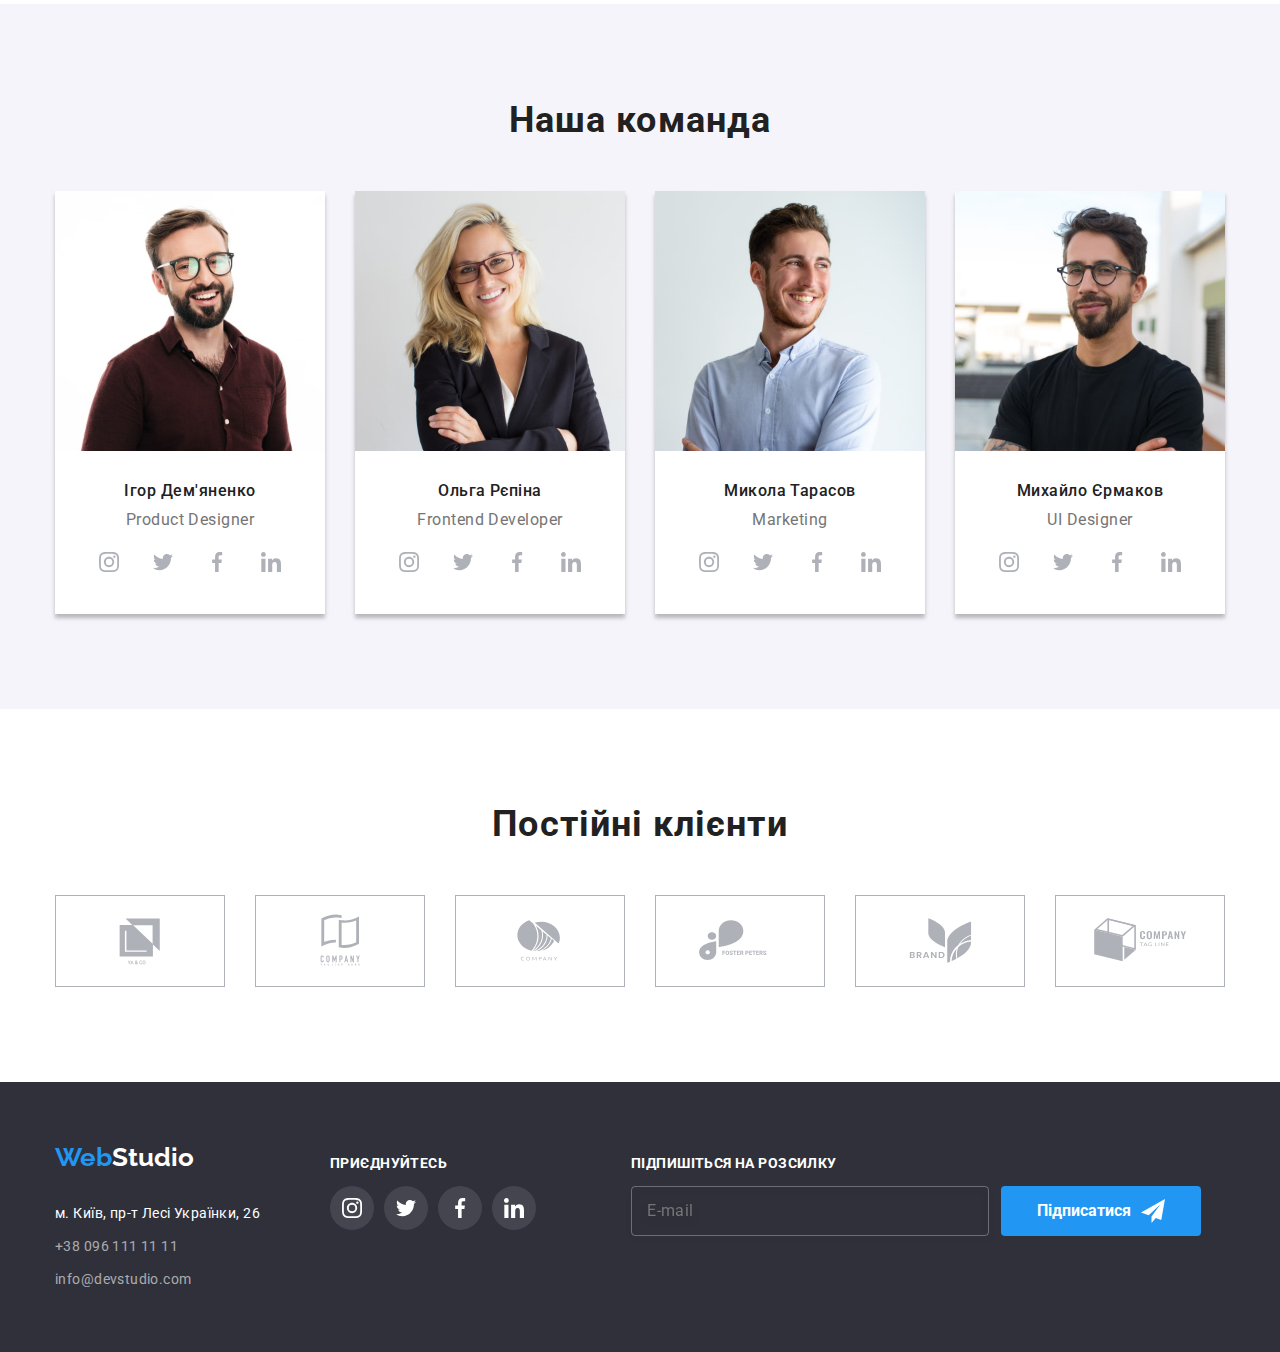
==== commit 21fb9817: "Исправление 2023-01-07" ====
--- a/index.html
+++ b/index.html
@@ -20,7 +20,7 @@
             <div class="header__container">                  
                 <!--меню навігації-->
                 <nav class="header__nav">
-                    <a href="" class="logo"><span class="logo__web">Web</span>Studio</a>
+                    <a href="" class="logo logo__header"><span class="logo__web">Web</span>Studio</a>
                     <ul class="header__nav-list">
                         <li class="header__nav-item"><a href="" class="header__nav-link current">Студія</a></li>
                         <li class="header__nav-item"><a href="./portfolio.html" class="header__nav-link">Портфоліо</a></li>
@@ -48,7 +48,7 @@
             <div class="container">
                 <div class="first-section__container">
                     <h1 class="first-section__tittle">Ефективні рішення для вашого бізнесу</h1>
-                    <button type="button" class="first-section__button" data-modal-open>Замовити послугу</button>
+                    <button type="button" class="first-section__button button" data-modal-open>Замовити послугу</button>
                 </div>                  
             </div>
         </section>
@@ -63,7 +63,7 @@
                             </svg>
                         </div>
                         <!--Feature1-->                    
-                        <h3 class="title">УВАГА ДО ДЕТАЛЕЙ</h3>
+                        <h3 class="features__list-title">УВАГА ДО ДЕТАЛЕЙ</h3>
                         <p class="features__list-text">Ідейні міркування, і навіть початок повсякденної роботи з формування позиції.</p>
                     </li>
                     <li class="item">
@@ -346,7 +346,7 @@
             <div class="footer__container">
                 <!--контакти-->
                 <div class="footer__address-container">
-                    <a href="" class="logo"><span class="logo__web">Web</span>Studio</a>
+                    <a href="" class="logo logo--footer"><span class="logo__web">Web</span>Studio</a>
                     <address class="footer__address">м. Київ, пр-т Лесі Українки, 26</address>
                     <a href="tel:+380961111111" class="footer__phone">+38 096 111 11 11</a>
                     <a href="mailto:info@devstudio.com" class="footer__mail">info@devstudio.com</a>    
@@ -454,7 +454,7 @@
                     <svg width="18" height="18" class="form__checkbox-icon">
                         <use href="./images/symbol-defs.svg#icon-check"> </use>
                     </svg>
-                    <label for="terms-checkbox">Погоджуюся з розсилкою та приймаю <a href="" class="form__checkbox-link">Умови договору</a></label>
+                    <label for="terms-checkbox"  class="form__checkbox-label">Погоджуюся з розсилкою та приймаю <a href="" class="form__checkbox-link">Умови договору</a></label>
                 </div>
                 <button type="submit" class="form__field-button">Відправити</button>
             </form>
--- a/css/main.min.css
+++ b/css/main.min.css
@@ -1 +1 @@
-:root{--backgrount-color: #Fff;--primary-text-color: #212121;--text-color-buttonlink: #2196F3;--text-color-active: #ffffff;--text-color: #757575;--background-button: #F5F4FA;--background-first-section: #2F303A;--background-gradient: rgba(47, 48, 58, 0.4);--background-card-text: rgba(47, 48, 58, 0.8);--backgrount-footer-item: rgba(255, 255, 255, 0.1);--background-overlay: rgba(33, 150, 243, 0.9);--background-backdrop: rgba(0, 0, 0, 0.2);--color-logo: #000000;--color-footer-mail-phone: rgba(255, 255, 255, 0.6);--color-border: #eeeeee;--color-border-header: #ececec;--color-border-form: rgba(33, 33, 33, 0.2);--color-active-form: rgba(33, 150, 243, 1);--color-fill-icons: #AFB1B8;--color-shadow: rgba(0, 0, 0, 0.25);--color-border-button: rgba(0, 0, 0, 0.1)}*,*::before,*::after{-webkit-box-sizing:border-box;box-sizing:border-box}body{background-color:var(--backgrount-color);color:var(--primary-text-color);border:none;font-family:"Roboto",sans-serif;list-style:none}.main{margin:0,auto}.about{padding:0 0 95px}.about__head{font-weight:700;font-size:36px;line-height:1.17;text-align:center;letter-spacing:.03em;height:42px;margin:0 0 50px}.about__list{display:-webkit-box;display:-ms-flexbox;display:flex;-webkit-box-pack:center;-ms-flex-pack:center;justify-content:center;gap:30px;list-style:none;margin:0;padding:0}.about__item{position:relative}.about__cart-text{position:absolute;bottom:0;left:0;text-transform:uppercase;width:100%;height:70px;margin:0;background-color:var(--background-card-text);color:var(--backgrount-color);text-align:center;line-height:70px;font-size:14px;font-weight:700}.backdrop{position:fixed;top:0;left:0;width:100%;height:100%;background-color:var(--background-backdrop);opacity:1;-webkit-transition:opacity 500ms cubic-bezier(0.4, 0, 0.2, 1);transition:opacity 500ms cubic-bezier(0.4, 0, 0.2, 1)}.backdrop.is-hidden{opacity:0;visibility:hidden;pointer-events:none}.backdrop.is-hidden .modal{-webkit-transform:translate(-50%, -50%) 250ms cubic-bezier(0.4, 0, 0.2, 1),scale(0.9) 250ms cubic-bezier(0.4, 0, 0.2, 1);transform:translate(-50%, -50%) 250ms cubic-bezier(0.4, 0, 0.2, 1),scale(0.9) 250ms cubic-bezier(0.4, 0, 0.2, 1)}.button{background-color:var(--background-button);border:none;cursor:pointer}.button:hover,.button:focus{background-color:var(--text-color-buttonlink);color:var(--text-color-active);border:none}.works{padding:95px 0}.works__list{display:-webkit-box;display:-ms-flexbox;display:flex;-webkit-box-pack:center;-ms-flex-pack:center;justify-content:center;gap:8px;list-style:none;margin:0 0 50px;padding:0}.works-button{padding:6px 22px;color:var(--primary-text-color);font-weight:500;line-height:26px;font-size:16px;text-align:center;letter-spacing:.03em;border:1px solid var(--color-border);border-radius:4px;-webkit-transition:background-color 250ms cubic-bezier(0.4, 0, 0.2, 1),color 250ms cubic-bezier(0.4, 0, 0.2, 1),border 250ms cubic-bezier(0.4, 0, 0.2, 1),-webkit-box-shadow 250ms cubic-bezier(0.4, 0, 0.2, 1);transition:background-color 250ms cubic-bezier(0.4, 0, 0.2, 1),color 250ms cubic-bezier(0.4, 0, 0.2, 1),border 250ms cubic-bezier(0.4, 0, 0.2, 1),-webkit-box-shadow 250ms cubic-bezier(0.4, 0, 0.2, 1);transition:background-color 250ms cubic-bezier(0.4, 0, 0.2, 1),color 250ms cubic-bezier(0.4, 0, 0.2, 1),box-shadow 250ms cubic-bezier(0.4, 0, 0.2, 1),border 250ms cubic-bezier(0.4, 0, 0.2, 1);transition:background-color 250ms cubic-bezier(0.4, 0, 0.2, 1),color 250ms cubic-bezier(0.4, 0, 0.2, 1),box-shadow 250ms cubic-bezier(0.4, 0, 0.2, 1),border 250ms cubic-bezier(0.4, 0, 0.2, 1),-webkit-box-shadow 250ms cubic-bezier(0.4, 0, 0.2, 1)}.works-button:hover,.works-button:focus{color:var(--text-color-active);-webkit-box-shadow:0px 3px 1px rgba(0,0,0,.1),0px 1px 2px rgba(0,0,0,.08),0px 2px 2px rgba(0,0,0,.12);box-shadow:0px 3px 1px rgba(0,0,0,.1),0px 1px 2px rgba(0,0,0,.08),0px 2px 2px rgba(0,0,0,.12);background-color:var(--text-color-buttonlink);border:0px solid var(--text-color-buttonlink)}.clients{margin:0 0 95px}.clients__head{display:block;text-align:center;margin:94px 0 50px;font-size:36px;line-height:1.17;letter-spacing:.03em}.clients__list{list-style:none;display:-webkit-box;display:-ms-flexbox;display:flex;-webkit-box-pack:center;-ms-flex-pack:center;justify-content:center;gap:30px;margin:0;padding:0}.clients__list-link{display:-webkit-box;display:-ms-flexbox;display:flex;-webkit-box-pack:center;-ms-flex-pack:center;justify-content:center;-webkit-box-align:center;-ms-flex-align:center;align-items:center;width:170px;height:92px;margin:0;padding:0;border-radius:4px}.clients__list-icon{width:100%;height:100%;fill:var(--color-fill-icons)}.clients__list-link .clients__list-icon{border:1px solid var(--color-fill-icons);-webkit-transition:fill 250ms cubic-bezier(0.4, 0, 0.2, 1),border 250ms cubic-bezier(0.4, 0, 0.2, 1);transition:fill 250ms cubic-bezier(0.4, 0, 0.2, 1),border 250ms cubic-bezier(0.4, 0, 0.2, 1)}.clients__list-link:focus .clients__list-icon,.clients__list-link:hover .clients__list-icon{border:1px solid var(--text-color-buttonlink);fill:var(--text-color-buttonlink)}.email{display:-webkit-box;display:-ms-flexbox;display:flex;gap:10px;-ms-flex-line-pack:center;align-content:center;text-decoration:none;color:var(--text-color);font-size:14px;line-height:1.14;letter-spacing:.02em;font-weight:500;-webkit-transition:color 250ms cubic-bezier(0.4, 0, 0.2, 1),fill 250ms cubic-bezier(0.4, 0, 0.2, 1);transition:color 250ms cubic-bezier(0.4, 0, 0.2, 1),fill 250ms cubic-bezier(0.4, 0, 0.2, 1)}.email:hover,.email:focus{color:var(--text-color-buttonlink);fill:var(--text-color-buttonlink)}.first-section{max-width:1600px;height:600px;padding:200px 0;margin:0 auto;background-image:-webkit-gradient(linear, left top, right top, from(var(--background-gradient)), to(var(--background-gradient))),url(../images/main.jpg);background-image:linear-gradient(to right, var(--background-gradient), var(--background-gradient)),url(../images/main.jpg);background-repeat:no-repeat;background-position:center;background-size:cover}.first-section__container{height:200px;-webkit-box-orient:vertical;-webkit-box-direction:normal;-ms-flex-direction:column;flex-direction:column;display:-webkit-box;display:-ms-flexbox;display:flex;-webkit-box-align:center;-ms-flex-align:center;align-items:center}.first-section__tittle{width:696px;color:var(--text-color-active);margin:0 0 30px;font-weight:900;font-size:44px;line-height:1.36;text-align:center;letter-spacing:.06em;text-transform:uppercase}.first-section__button{display:inline-block;width:216px;height:50px;min-height:50px;background-color:var(--text-color-buttonlink);color:var(--text-color-active);font-size:16px;font-style:normal;font-weight:700;line-height:1.88;letter-spacing:.06em;-webkit-filter:drop-shadow(0px 4px 4px rgba(0, 0, 0, 0.25));filter:drop-shadow(0px 4px 4px rgba(0, 0, 0, 0.25));border-radius:4px}.footer{background-color:var(--background-first-section);padding:60px 0}.footer__container{display:-webkit-box;display:-ms-flexbox;display:flex;-webkit-box-orient:horizontal;-webkit-box-direction:normal;-ms-flex-direction:row;flex-direction:row}.footer__address-container{display:-webkit-box;display:-ms-flexbox;display:flex;-webkit-box-orient:vertical;-webkit-box-direction:normal;-ms-flex-direction:column;flex-direction:column;gap:9px}.footer__address{color:var(--text-color-active);font-size:14px;line-height:1.71;letter-spacing:.03em;font-style:normal}.footer__phone{color:var(--color-footer-mail-phone);text-decoration:none;font-size:14px;line-height:1.71;letter-spacing:.03em}.footer__mail{text-decoration:none;color:var(--color-footer-mail-phone);font-size:14px;line-height:1.71;letter-spacing:.03em}.footer__social-container{margin:0 95px 0 70px}.footer__social-text{font-family:"Roboto";font-style:normal;font-size:14px;line-height:1.14;letter-spacing:.03em;font-weight:700;color:var(--text-color-active);text-transform:uppercase}.footer__social-list{display:-webkit-box;display:-ms-flexbox;display:flex;margin:0;padding:0;gap:10px;list-style:none}.footer__link-item{width:44px;height:44px;display:-webkit-box;display:-ms-flexbox;display:flex;-webkit-box-pack:center;-ms-flex-pack:center;justify-content:center;-webkit-box-align:center;-ms-flex-align:center;align-items:center;border-radius:50%;fill:var(--text-color-active);background-color:var(--backgrount-footer-item);-webkit-transition:background-color 250ms cubic-bezier(0.4, 0, 0.2, 1);transition:background-color 250ms cubic-bezier(0.4, 0, 0.2, 1)}.footer__link-item:hover,.footer__link-item:focus{border-radius:50%;background-color:var(--text-color-buttonlink)}.footer-form__label{display:inline-block;margin:14px 0;width:350px}.footer-form__container{margin:0;width:100%;display:-webkit-box;display:-ms-flexbox;display:flex}.footer-form__input{width:358px;height:50px;margin-right:12px;padding:15px;border:1px solid rgba(255,255,255,.3);-webkit-filter:drop-shadow(0px 4px 4px rgba(0, 0, 0, 0.15));filter:drop-shadow(0px 4px 4px rgba(0, 0, 0, 0.15));border-radius:4px;background-color:inherit;color:var(--text-color-active)}.footer-form__input::-webkit-input-placeholder{font-family:"Roboto";font-style:normal;font-weight:400;font-size:16px;line-height:1.25;letter-spacing:.03em}.footer-form__input::-moz-placeholder{font-family:"Roboto";font-style:normal;font-weight:400;font-size:16px;line-height:1.25;letter-spacing:.03em}.footer-form__input:-ms-input-placeholder{font-family:"Roboto";font-style:normal;font-weight:400;font-size:16px;line-height:1.25;letter-spacing:.03em}.footer-form__input::-ms-input-placeholder{font-family:"Roboto";font-style:normal;font-weight:400;font-size:16px;line-height:1.25;letter-spacing:.03em}.footer-form__input::placeholder{font-family:"Roboto";font-style:normal;font-weight:400;font-size:16px;line-height:1.25;letter-spacing:.03em}.footer-form__button{width:200px;margin:0;padding:0;display:-webkit-box;display:-ms-flexbox;display:flex;-webkit-box-align:center;-ms-flex-align:center;align-items:center;-webkit-box-pack:center;-ms-flex-pack:center;justify-content:center;gap:10px;border:none}.footer-form__icon{fill:var(--backgrount-color)}.form__head{margin:0 0 12px 0;font-family:"Roboto";font-style:normal;font-weight:700;font-size:20px;line-height:1.15;letter-spacing:.03em;text-align:center;color:var(--primary-text-color)}.form__label{display:inline-block;font-family:"Roboto";font-style:normal;font-weight:400;font-size:12px;line-height:14px;letter-spacing:.01em;color:var(--text-color);margin-bottom:4px}.form__field{position:relative}.form__field-input{width:100%;height:40px;padding:0 12px 0 42px;border:1px solid var(--color-border-form);border-radius:4px;outline:none;-webkit-transition:border 250ms cubic-bezier(0.4, 0, 0.2, 1);transition:border 250ms cubic-bezier(0.4, 0, 0.2, 1)}.form__field-input:focus{border:1px solid var(--color-active-form)}.form__field-input+.form__field-icon{fill:var(--color-logo);-webkit-transition:fill 250ms cubic-bezier(0.4, 0, 0.2, 1);transition:fill 250ms cubic-bezier(0.4, 0, 0.2, 1)}.form__field-input:focus+.form__field-icon{fill:var(--color-active-form)}.form__field-icon{position:absolute;left:12px;top:50%;-webkit-transform:translateY(-50%);transform:translateY(-50%)}.form__field-textarea{width:100%;height:120px;resize:none;margin-bottom:20px;padding:12px 16px;border:1px solid var(--color-border-form);border-radius:4px;outline:none;-webkit-transition:border 250ms cubic-bezier(0.4, 0, 0.2, 1);transition:border 250ms cubic-bezier(0.4, 0, 0.2, 1)}.form__field-textarea:focus{border:1px solid var(--color-active-form)}.form__field-textarea::-webkit-input-placeholder{font-family:"Roboto";font-style:normal;font-weight:400;font-size:12px;line-height:1.167;letter-spacing:.01em;color:rgba(117,117,117,.5)}.form__field-textarea::-moz-placeholder{font-family:"Roboto";font-style:normal;font-weight:400;font-size:12px;line-height:1.167;letter-spacing:.01em;color:rgba(117,117,117,.5)}.form__field-textarea:-ms-input-placeholder{font-family:"Roboto";font-style:normal;font-weight:400;font-size:12px;line-height:1.167;letter-spacing:.01em;color:rgba(117,117,117,.5)}.form__field-textarea::-ms-input-placeholder{font-family:"Roboto";font-style:normal;font-weight:400;font-size:12px;line-height:1.167;letter-spacing:.01em;color:rgba(117,117,117,.5)}.form__field-textarea::placeholder{font-family:"Roboto";font-style:normal;font-weight:400;font-size:12px;line-height:1.167;letter-spacing:.01em;color:rgba(117,117,117,.5)}.form__checkbox{margin-bottom:30px;display:-webkit-box;display:-ms-flexbox;display:flex;-webkit-box-align:center;-ms-flex-align:center;align-items:center;gap:8px}.form__checkbox-input{-webkit-appearance:none;-moz-appearance:none;appearance:none}.form__checkbox-link{color:var(--text-color-buttonlink);-webkit-text-decoration-line:underline;text-decoration-line:underline}.form__checkbox-icon{width:16px;height:15px;border:2px solid var(--color-logo);border-radius:2px;-webkit-box-shadow:0px 4px 4px rgba(0,0,0,.25);box-shadow:0px 4px 4px rgba(0,0,0,.25);fill:rgba(0,0,0,0);-webkit-transition:border 250ms cubic-bezier(0.4, 0, 0.2, 1),fill 250ms cubic-bezier(0.4, 0, 0.2, 1),background-color 250ms cubic-bezier(0.4, 0, 0.2, 1);transition:border 250ms cubic-bezier(0.4, 0, 0.2, 1),fill 250ms cubic-bezier(0.4, 0, 0.2, 1),background-color 250ms cubic-bezier(0.4, 0, 0.2, 1)}.form__checkbox-input:checked+.form__checkbox-icon{fill:var(--text-color-active);background-color:var(--text-color-buttonlink);border:2px solid var(--text-color-buttonlink)}.form__field-button{position:absolute;bottom:40px;left:50%;-webkit-transform:translateX(-50%);transform:translateX(-50%);width:200px;height:50px;outline:none;border:none;border-radius:4px;background-color:var(--text-color-buttonlink);color:var(--backgrount-color);-webkit-filter:drop-shadow(0px 4px 4px rgba(0, 0, 0, 0.25));filter:drop-shadow(0px 4px 4px rgba(0, 0, 0, 0.25))}.features{padding:95px 0}.features__list-title{font-weight:700;font-size:14px;line-height:1.14;letter-spacing:.03em;text-transform:uppercase;font-style:normal;margin:0 0 10px}.features__list-text{color:var(--text-color);font-size:14px;line-height:1.71;letter-spacing:.03em;width:270px;margin:0 0}.features__list{display:-webkit-box;display:-ms-flexbox;display:flex;-webkit-box-pack:center;-ms-flex-pack:center;justify-content:center;gap:30px;list-style:none;margin:0;padding:0}.features__item-container{display:-webkit-box;display:-ms-flexbox;display:flex;-webkit-box-pack:center;-ms-flex-pack:center;justify-content:center;-webkit-box-align:center;-ms-flex-align:center;align-items:center;margin:0 0 30px;background-color:var(--background-button);height:120px;border-radius:4px}.gallery{display:-webkit-box;display:-ms-flexbox;display:flex;gap:30px;-ms-flex-wrap:wrap;flex-wrap:wrap;-webkit-box-pack:center;-ms-flex-pack:center;justify-content:center;-ms-flex-line-pack:center;align-content:center;padding:0}.gallery__item{width:370px;height:405px;list-style:none;border:1px solid var(--color-border)}.gallery__item:focus,.gallery__item:hover{-webkit-box-shadow:0px 1px 1px rgba(0,0,0,.12),0px 4px 4px rgba(0,0,0,.06),1px 4px 6px rgba(0,0,0,.16);box-shadow:0px 1px 1px rgba(0,0,0,.12),0px 4px 4px rgba(0,0,0,.06),1px 4px 6px rgba(0,0,0,.16)}.gallery-card{text-decoration:none}.gallery__container{position:relative;overflow:hidden}.gallery__overlay{position:absolute;top:0;left:0;width:100%;height:100%;-webkit-transform:translatey(100%);transform:translatey(100%);display:-webkit-box;display:-ms-flexbox;display:flex;-webkit-box-align:center;-ms-flex-align:center;align-items:center;width:100%;background-color:var(--background-overlay);-webkit-transition:-webkit-transform 500ms cubic-bezier(0.4, 0, 0.2, 1);transition:-webkit-transform 500ms cubic-bezier(0.4, 0, 0.2, 1);transition:transform 500ms cubic-bezier(0.4, 0, 0.2, 1);transition:transform 500ms cubic-bezier(0.4, 0, 0.2, 1), -webkit-transform 500ms cubic-bezier(0.4, 0, 0.2, 1)}.gallery__container:hover .gallery__overlay{-webkit-transform:translatey(0);transform:translatey(0)}.gallery__overlay-text{display:inline-block;padding:auto;margin:63px 24px;font-family:"Roboto";font-style:normal;font-weight:400;font-size:18px;line-height:1.56;letter-spacing:.03em;color:var(--backgrount-color)}.gallery__head-text{padding:20px 25px}.gallery__card-head{margin:0;color:var(--primary-text-color);font-size:18px;line-height:2;letter-spacing:.06em}.gallery__card-text{color:var(--text-color);font-size:16px;line-height:1.88;letter-spacing:.03em;margin:0 auto}.header{height:80px;display:-webkit-box;display:-ms-flexbox;display:flex;-webkit-box-align:center;-ms-flex-align:center;align-items:center;border-bottom:1px solid var(--color-border-header)}.header__container{display:-webkit-box;display:-ms-flexbox;display:flex;-webkit-box-align:center;-ms-flex-align:center;align-items:center}.header__nav{display:-webkit-box;display:-ms-flexbox;display:flex;-webkit-box-align:center;-ms-flex-align:center;align-items:center;gap:95px}.header__nav-list{display:-webkit-box;display:-ms-flexbox;display:flex;-webkit-box-pack:justify;-ms-flex-pack:justify;justify-content:space-between;width:280px;height:16px;margin:0 auto;padding:0}.header__contact-container{margin-left:auto;display:-webkit-box;display:-ms-flexbox;display:flex;gap:30px;-webkit-box-pack:justify;-ms-flex-pack:justify;justify-content:space-between}.header__nav-link{color:var(--primary-text-color);font-weight:500;font-size:14px;line-height:1.14;letter-spacing:.02em}.header__nav-link{text-decoration:none;-webkit-transition:color 250ms cubic-bezier(0.4, 0, 0.2, 1);transition:color 250ms cubic-bezier(0.4, 0, 0.2, 1)}.header__nav-link:hover,.header__nav-link:focus{color:var(--text-color-buttonlink)}.header__nav-item{list-style:none;position:relative}.header__nav-link.current{color:var(--text-color-buttonlink)}.header__nav-link.current::after{content:"";position:absolute;bottom:-28px;left:0;width:100%;height:4PX;background-color:var(--text-color-buttonlink)}.logo{margin:0 0 20px;text-decoration:none;color:var(--color-logo);font-family:"Raleway",sans-serif;font-weight:700;font-size:26px;line-height:1.2;height:31px}.logo__web{color:var(--text-color-buttonlink)}.modal{position:absolute;width:100%;max-width:528px;height:100%;max-height:581px;left:50%;top:50%;-webkit-transform:translate(-50%, -50%);transform:translate(-50%, -50%);padding:40px;-webkit-box-shadow:0px 1px 3px rgba(0,0,0,.12),0px 1px 1px rgba(0,0,0,.14),0px 2px 1px rgba(0,0,0,.2);box-shadow:0px 1px 3px rgba(0,0,0,.12),0px 1px 1px rgba(0,0,0,.14),0px 2px 1px rgba(0,0,0,.2);border-radius:4px;background-color:var(--text-color-active);-webkit-transition:-webkit-transform 250ms cubic-bezier(0.4, 0, 0.2, 1);transition:-webkit-transform 250ms cubic-bezier(0.4, 0, 0.2, 1);transition:transform 250ms cubic-bezier(0.4, 0, 0.2, 1);transition:transform 250ms cubic-bezier(0.4, 0, 0.2, 1), -webkit-transform 250ms cubic-bezier(0.4, 0, 0.2, 1)}.modal__close{position:absolute;top:8px;right:8px;width:30px;height:30px;border:1px solid var(--color-border-button);border-radius:50%;background-color:var(--text-color-active);-webkit-transition:fill 250ms cubic-bezier(0.4, 0, 0.2, 1);transition:fill 250ms cubic-bezier(0.4, 0, 0.2, 1)}.modal__close:hover{fill:var(--text-color-buttonlink);cursor:pointer}.phone{display:-webkit-box;display:-ms-flexbox;display:flex;-webkit-box-flex:100;-ms-flex-positive:100;flex-grow:100;gap:10px;margin:0;padding:0;-ms-flex-line-pack:center;align-content:center;text-decoration:none;color:var(--text-color);font-weight:500;font-size:14px;line-height:1.14;letter-spacing:.02em;-webkit-transition:color 250ms cubic-bezier(0.4, 0, 0.2, 1),fill 250ms cubic-bezier(0.4, 0, 0.2, 1);transition:color 250ms cubic-bezier(0.4, 0, 0.2, 1),fill 250ms cubic-bezier(0.4, 0, 0.2, 1)}.phone:hover,.phone:focus{color:var(--text-color-buttonlink);fill:var(--text-color-buttonlink)}.team{padding:95px 0;margin:0 auto;background-color:var(--background-button)}.team__head{margin:0 0 50px;font-size:36px;line-height:1.17;text-align:center;letter-spacing:.03em;font-weight:700}.team__list{display:-webkit-box;display:-ms-flexbox;display:flex;margin:0 auto;display:flex;-webkit-box-pack:center;-ms-flex-pack:center;justify-content:center;gap:30px;list-style:none;margin:0;padding:0}.team__card{display:-webkit-box;display:-ms-flexbox;display:flex;-webkit-box-orient:vertical;-webkit-box-direction:normal;-ms-flex-direction:column;flex-direction:column;-webkit-box-shadow:0px 4px 4px var(--color-shadow);box-shadow:0px 4px 4px var(--color-shadow);background-color:var(--text-color-active)}.team__card-name{margin:0;font-weight:500;font-size:16px;line-height:1.2;text-align:center;letter-spacing:.03em}.team__card-profession{margin:0;color:var(--text-color);font-size:16px;line-height:1.2;text-align:center;letter-spacing:.03em}.team__card-container{padding:30px 0;display:-webkit-box;display:-ms-flexbox;display:flex;-webkit-box-orient:vertical;-webkit-box-direction:normal;-ms-flex-direction:column;flex-direction:column;gap:10px}.team__card-social-list{width:0 auto;height:44px;display:-webkit-box;display:-ms-flexbox;display:flex;-webkit-box-pack:center;-ms-flex-pack:center;justify-content:center;gap:10px;margin:0;padding:0;list-style:none}.team__card-social-link{width:44px;height:44px;display:-webkit-box;display:-ms-flexbox;display:flex;-webkit-box-pack:center;-ms-flex-pack:center;justify-content:center;-webkit-box-align:center;-ms-flex-align:center;align-items:center;border-radius:50%;fill:var(--color-fill-icons);-webkit-transition:background-color 250ms cubic-bezier(0.4, 0, 0.2, 1),fill 250ms cubic-bezier(0.4, 0, 0.2, 1);transition:background-color 250ms cubic-bezier(0.4, 0, 0.2, 1),fill 250ms cubic-bezier(0.4, 0, 0.2, 1)}.team__card-social-link:focus,.team__card-social-link:hover{background-color:var(--text-color-buttonlink);fill:var(--text-color-active)}.container{width:1200px;margin:0 auto;padding:0 15px}/*# sourceMappingURL=main.min.css.map */+:root{--backgrount-color: #Fff;--primary-text-color: #212121;--text-color-buttonlink: #2196F3;--text-color-active: #ffffff;--text-color: #757575;--background-button: #F5F4FA;--background-first-section: #2F303A;--background-gradient: rgba(47, 48, 58, 0.4);--background-card-text: rgba(47, 48, 58, 0.8);--backgrount-footer-item: rgba(255, 255, 255, 0.1);--background-overlay: rgba(33, 150, 243, 0.9);--background-backdrop: rgba(0, 0, 0, 0.2);--color-logo: #000000;--color-footer-mail-phone: rgba(255, 255, 255, 0.6);--color-border: #eeeeee;--color-border-header: #ececec;--color-border-form: rgba(33, 33, 33, 0.2);--color-active-form: rgba(33, 150, 243, 1);--color-fill-icons: #AFB1B8;--color-shadow: rgba(0, 0, 0, 0.25);--color-border-button: rgba(0, 0, 0, 0.1)}*,*::before,*::after{-webkit-box-sizing:border-box;box-sizing:border-box}body{background-color:var(--backgrount-color);color:var(--primary-text-color);border:none;font-family:"Roboto",sans-serif;list-style:none}.main{margin:0,auto}.about{padding:0 0 95px}.about__head{font-weight:700;font-size:36px;line-height:1.17;text-align:center;letter-spacing:.03em;height:42px;margin:0 0 50px}.about__list{display:-webkit-box;display:-ms-flexbox;display:flex;-webkit-box-pack:center;-ms-flex-pack:center;justify-content:center;gap:30px;list-style:none;margin:0;padding:0}.about__item{position:relative}.about__cart-text{position:absolute;bottom:0;left:0;text-transform:uppercase;width:100%;height:70px;margin:0;background-color:var(--background-card-text);color:var(--backgrount-color);text-align:center;line-height:70px;font-size:14px;font-weight:700}.backdrop{position:fixed;top:0;left:0;width:100%;height:100%;background-color:var(--background-backdrop);opacity:1;-webkit-transition:opacity 500ms cubic-bezier(0.4, 0, 0.2, 1);transition:opacity 500ms cubic-bezier(0.4, 0, 0.2, 1)}.backdrop.is-hidden{opacity:0;visibility:hidden;pointer-events:none}.backdrop.is-hidden .modal{-webkit-transform:translate(-50%, -50%) 250ms cubic-bezier(0.4, 0, 0.2, 1),scale(0.9) 250ms cubic-bezier(0.4, 0, 0.2, 1);transform:translate(-50%, -50%) 250ms cubic-bezier(0.4, 0, 0.2, 1),scale(0.9) 250ms cubic-bezier(0.4, 0, 0.2, 1)}.button{background-color:var(--text-color-buttonlink);color:var(--text-color-active);border:none;cursor:pointer;border-radius:4px}.button:hover,.button:focus{background-color:var(--text-color-buttonlink);color:var(--text-color-active);border:none}.works{padding:95px 0}.works__list{display:-webkit-box;display:-ms-flexbox;display:flex;-webkit-box-pack:center;-ms-flex-pack:center;justify-content:center;gap:8px;list-style:none;margin:0 0 50px;padding:0}.works-button{padding:6px 22px;color:var(--primary-text-color);font-weight:500;line-height:26px;font-size:16px;text-align:center;letter-spacing:.03em;border:1px solid var(--color-border);border-radius:4px;-webkit-transition:background-color 250ms cubic-bezier(0.4, 0, 0.2, 1),color 250ms cubic-bezier(0.4, 0, 0.2, 1),border 250ms cubic-bezier(0.4, 0, 0.2, 1),-webkit-box-shadow 250ms cubic-bezier(0.4, 0, 0.2, 1);transition:background-color 250ms cubic-bezier(0.4, 0, 0.2, 1),color 250ms cubic-bezier(0.4, 0, 0.2, 1),border 250ms cubic-bezier(0.4, 0, 0.2, 1),-webkit-box-shadow 250ms cubic-bezier(0.4, 0, 0.2, 1);transition:background-color 250ms cubic-bezier(0.4, 0, 0.2, 1),color 250ms cubic-bezier(0.4, 0, 0.2, 1),box-shadow 250ms cubic-bezier(0.4, 0, 0.2, 1),border 250ms cubic-bezier(0.4, 0, 0.2, 1);transition:background-color 250ms cubic-bezier(0.4, 0, 0.2, 1),color 250ms cubic-bezier(0.4, 0, 0.2, 1),box-shadow 250ms cubic-bezier(0.4, 0, 0.2, 1),border 250ms cubic-bezier(0.4, 0, 0.2, 1),-webkit-box-shadow 250ms cubic-bezier(0.4, 0, 0.2, 1)}.works-button:hover,.works-button:focus{color:var(--text-color-active);-webkit-box-shadow:0px 3px 1px rgba(0,0,0,.1),0px 1px 2px rgba(0,0,0,.08),0px 2px 2px rgba(0,0,0,.12);box-shadow:0px 3px 1px rgba(0,0,0,.1),0px 1px 2px rgba(0,0,0,.08),0px 2px 2px rgba(0,0,0,.12);background-color:var(--text-color-buttonlink);border:0px solid var(--text-color-buttonlink)}.clients{margin:0 0 95px}.clients__head{display:block;text-align:center;margin:94px 0 50px;font-size:36px;line-height:1.17;letter-spacing:.03em}.clients__list{list-style:none;display:-webkit-box;display:-ms-flexbox;display:flex;-webkit-box-pack:center;-ms-flex-pack:center;justify-content:center;gap:30px;margin:0;padding:0}.clients__list-link{display:-webkit-box;display:-ms-flexbox;display:flex;-webkit-box-pack:center;-ms-flex-pack:center;justify-content:center;-webkit-box-align:center;-ms-flex-align:center;align-items:center;width:170px;height:92px;margin:0;padding:0;border-radius:4px}.clients__list-icon{width:100%;height:100%;fill:var(--color-fill-icons)}.clients__list-link .clients__list-icon{border:1px solid var(--color-fill-icons);-webkit-transition:fill 250ms cubic-bezier(0.4, 0, 0.2, 1),border 250ms cubic-bezier(0.4, 0, 0.2, 1);transition:fill 250ms cubic-bezier(0.4, 0, 0.2, 1),border 250ms cubic-bezier(0.4, 0, 0.2, 1)}.clients__list-link:focus .clients__list-icon,.clients__list-link:hover .clients__list-icon{border:1px solid var(--text-color-buttonlink);fill:var(--text-color-buttonlink)}.email{display:-webkit-box;display:-ms-flexbox;display:flex;gap:10px;-ms-flex-line-pack:center;align-content:center;text-decoration:none;color:var(--text-color);font-size:14px;line-height:1.14;letter-spacing:.02em;font-weight:500;-webkit-transition:color 250ms cubic-bezier(0.4, 0, 0.2, 1),fill 250ms cubic-bezier(0.4, 0, 0.2, 1);transition:color 250ms cubic-bezier(0.4, 0, 0.2, 1),fill 250ms cubic-bezier(0.4, 0, 0.2, 1)}.email:hover,.email:focus{color:var(--text-color-buttonlink);fill:var(--text-color-buttonlink)}.first-section{max-width:1600px;height:600px;padding:200px 0;margin:0 auto;background-image:-webkit-gradient(linear, left top, right top, from(var(--background-gradient)), to(var(--background-gradient))),url(../images/main.jpg);background-image:linear-gradient(to right, var(--background-gradient), var(--background-gradient)),url(../images/main.jpg);background-repeat:no-repeat;background-position:center;background-size:cover}.first-section__container{height:200px;-webkit-box-orient:vertical;-webkit-box-direction:normal;-ms-flex-direction:column;flex-direction:column;display:-webkit-box;display:-ms-flexbox;display:flex;-webkit-box-align:center;-ms-flex-align:center;align-items:center}.first-section__tittle{width:696px;color:var(--text-color-active);margin:0 0 30px;font-weight:900;font-size:44px;line-height:1.36;text-align:center;letter-spacing:.06em;text-transform:uppercase}.first-section__button{display:inline-block;width:216px;height:50px;min-height:50px;background-color:var(--text-color-buttonlink);color:var(--text-color-active);font-size:16px;font-style:normal;font-weight:700;line-height:1.88;letter-spacing:.06em;-webkit-filter:drop-shadow(0px 4px 4px rgba(0, 0, 0, 0.25));filter:drop-shadow(0px 4px 4px rgba(0, 0, 0, 0.25));border-radius:4px}.footer{background-color:var(--background-first-section);padding:60px 0}.footer__container{display:-webkit-box;display:-ms-flexbox;display:flex;-webkit-box-orient:horizontal;-webkit-box-direction:normal;-ms-flex-direction:row;flex-direction:row}.footer__address-container{display:-webkit-box;display:-ms-flexbox;display:flex;-webkit-box-orient:vertical;-webkit-box-direction:normal;-ms-flex-direction:column;flex-direction:column;gap:9px}.footer__address{color:var(--text-color-active);font-size:14px;line-height:1.71;letter-spacing:.03em;font-style:normal}.footer__phone{color:var(--color-footer-mail-phone);text-decoration:none;font-size:14px;line-height:1.71;letter-spacing:.03em}.footer__mail{text-decoration:none;color:var(--color-footer-mail-phone);font-size:14px;line-height:1.71;letter-spacing:.03em}.footer__social-container{margin:0 95px 0 70px}.footer__social-text{font-family:"Roboto";font-style:normal;font-size:14px;line-height:1.14;letter-spacing:.03em;font-weight:700;color:var(--text-color-active);text-transform:uppercase}.footer__social-list{display:-webkit-box;display:-ms-flexbox;display:flex;margin:0;padding:0;gap:10px;list-style:none}.footer__link-item{width:44px;height:44px;display:-webkit-box;display:-ms-flexbox;display:flex;-webkit-box-pack:center;-ms-flex-pack:center;justify-content:center;-webkit-box-align:center;-ms-flex-align:center;align-items:center;border-radius:50%;fill:var(--text-color-active);background-color:var(--backgrount-footer-item);-webkit-transition:background-color 250ms cubic-bezier(0.4, 0, 0.2, 1);transition:background-color 250ms cubic-bezier(0.4, 0, 0.2, 1)}.footer__link-item:hover,.footer__link-item:focus{border-radius:50%;background-color:var(--text-color-buttonlink)}.footer-form__label{display:inline-block;margin:14px 0;width:350px}.footer-form__container{margin:0;width:100%;display:-webkit-box;display:-ms-flexbox;display:flex}.footer-form__input{width:358px;height:50px;margin-right:12px;padding:15px;border:1px solid rgba(255,255,255,.3);-webkit-filter:drop-shadow(0px 4px 4px rgba(0, 0, 0, 0.15));filter:drop-shadow(0px 4px 4px rgba(0, 0, 0, 0.15));border-radius:4px;background-color:inherit;color:var(--text-color-active)}.footer-form__input::-webkit-input-placeholder{font-family:"Roboto";font-style:normal;font-weight:400;font-size:16px;line-height:1.25;letter-spacing:.03em}.footer-form__input::-moz-placeholder{font-family:"Roboto";font-style:normal;font-weight:400;font-size:16px;line-height:1.25;letter-spacing:.03em}.footer-form__input:-ms-input-placeholder{font-family:"Roboto";font-style:normal;font-weight:400;font-size:16px;line-height:1.25;letter-spacing:.03em}.footer-form__input::-ms-input-placeholder{font-family:"Roboto";font-style:normal;font-weight:400;font-size:16px;line-height:1.25;letter-spacing:.03em}.footer-form__input::placeholder{font-family:"Roboto";font-style:normal;font-weight:400;font-size:16px;line-height:1.25;letter-spacing:.03em}.footer-form__button{width:200px;margin:0;padding:0;display:-webkit-box;display:-ms-flexbox;display:flex;-webkit-box-align:center;-ms-flex-align:center;align-items:center;-webkit-box-pack:center;-ms-flex-pack:center;justify-content:center;gap:10px;border:none;font-family:"Roboto";font-style:normal;font-weight:700;font-size:16px;line-height:1.875}.footer-form__icon{fill:var(--backgrount-color)}.form__head{margin:0 0 12px 0;font-family:"Roboto";font-style:normal;font-weight:700;font-size:20px;line-height:1.15;letter-spacing:.03em;text-align:center;color:var(--primary-text-color)}.form__label{display:inline-block;font-family:"Roboto";font-style:normal;font-weight:400;font-size:12px;line-height:14px;letter-spacing:.01em;color:var(--text-color);margin-bottom:4px}.form__field{position:relative}.form__field-input{width:100%;height:40px;padding:0 12px 0 42px;border:1px solid var(--color-border-form);border-radius:4px;outline:none;-webkit-transition:border 250ms cubic-bezier(0.4, 0, 0.2, 1);transition:border 250ms cubic-bezier(0.4, 0, 0.2, 1)}.form__field-input:focus{border:1px solid var(--color-active-form)}.form__field-input+.form__field-icon{fill:var(--color-logo);-webkit-transition:fill 250ms cubic-bezier(0.4, 0, 0.2, 1);transition:fill 250ms cubic-bezier(0.4, 0, 0.2, 1)}.form__field-input:focus+.form__field-icon{fill:var(--color-active-form)}.form__field-icon{position:absolute;left:12px;top:50%;-webkit-transform:translateY(-50%);transform:translateY(-50%)}.form__field-textarea{width:100%;height:120px;resize:none;margin-bottom:20px;padding:12px 16px;border:1px solid var(--color-border-form);border-radius:4px;outline:none;-webkit-transition:border 250ms cubic-bezier(0.4, 0, 0.2, 1);transition:border 250ms cubic-bezier(0.4, 0, 0.2, 1)}.form__field-textarea:focus{border:1px solid var(--color-active-form)}.form__field-textarea::-webkit-input-placeholder{font-family:"Roboto";font-style:normal;font-weight:400;font-size:12px;line-height:1.167;letter-spacing:.01em;color:rgba(117,117,117,.5)}.form__field-textarea::-moz-placeholder{font-family:"Roboto";font-style:normal;font-weight:400;font-size:12px;line-height:1.167;letter-spacing:.01em;color:rgba(117,117,117,.5)}.form__field-textarea:-ms-input-placeholder{font-family:"Roboto";font-style:normal;font-weight:400;font-size:12px;line-height:1.167;letter-spacing:.01em;color:rgba(117,117,117,.5)}.form__field-textarea::-ms-input-placeholder{font-family:"Roboto";font-style:normal;font-weight:400;font-size:12px;line-height:1.167;letter-spacing:.01em;color:rgba(117,117,117,.5)}.form__field-textarea::placeholder{font-family:"Roboto";font-style:normal;font-weight:400;font-size:12px;line-height:1.167;letter-spacing:.01em;color:rgba(117,117,117,.5)}.form__checkbox{margin-bottom:30px;display:-webkit-box;display:-ms-flexbox;display:flex;-webkit-box-align:center;-ms-flex-align:center;align-items:center;gap:8px}.form__checkbox-input{-webkit-appearance:none;-moz-appearance:none;appearance:none}.form__checkbox-link{color:var(--text-color-buttonlink);-webkit-text-decoration-line:underline;text-decoration-line:underline}.form__checkbox-icon{width:16px;height:15px;border:2px solid var(--color-logo);border-radius:2px;-webkit-box-shadow:0px 4px 4px rgba(0,0,0,.25);box-shadow:0px 4px 4px rgba(0,0,0,.25);fill:rgba(0,0,0,0);-webkit-transition:border 250ms cubic-bezier(0.4, 0, 0.2, 1),fill 250ms cubic-bezier(0.4, 0, 0.2, 1),background-color 250ms cubic-bezier(0.4, 0, 0.2, 1);transition:border 250ms cubic-bezier(0.4, 0, 0.2, 1),fill 250ms cubic-bezier(0.4, 0, 0.2, 1),background-color 250ms cubic-bezier(0.4, 0, 0.2, 1)}.form__checkbox-input:checked+.form__checkbox-icon{fill:var(--text-color-active);background-color:var(--text-color-buttonlink);border:2px solid var(--text-color-buttonlink)}.form__field-button{position:absolute;bottom:40px;left:50%;-webkit-transform:translateX(-50%);transform:translateX(-50%);width:200px;height:50px;outline:none;border:none;border-radius:4px;background-color:var(--text-color-buttonlink);color:var(--backgrount-color);-webkit-filter:drop-shadow(0px 4px 4px rgba(0, 0, 0, 0.25));filter:drop-shadow(0px 4px 4px rgba(0, 0, 0, 0.25))}.form__checkbox-label{font-family:"Roboto";font-style:normal;font-weight:400;font-size:14px;line-height:1.714;letter-spacing:.03em}.features{padding:95px 0}.features__list-title{font-weight:700;font-size:14px;line-height:1.14;letter-spacing:.03em;text-transform:uppercase;font-style:normal;margin:0 0 10px}.features__list-text{color:var(--text-color);font-size:14px;line-height:1.71;letter-spacing:.03em;width:270px;margin:0 0}.features__list{display:-webkit-box;display:-ms-flexbox;display:flex;-webkit-box-pack:center;-ms-flex-pack:center;justify-content:center;gap:30px;list-style:none;margin:0;padding:0}.features__item-container{display:-webkit-box;display:-ms-flexbox;display:flex;-webkit-box-pack:center;-ms-flex-pack:center;justify-content:center;-webkit-box-align:center;-ms-flex-align:center;align-items:center;margin:0 0 30px;background-color:var(--background-button);height:120px;border-radius:4px}.gallery{display:-webkit-box;display:-ms-flexbox;display:flex;gap:30px;-ms-flex-wrap:wrap;flex-wrap:wrap;-webkit-box-pack:center;-ms-flex-pack:center;justify-content:center;-ms-flex-line-pack:center;align-content:center;padding:0}.gallery__item{width:370px;height:405px;list-style:none;border:1px solid var(--color-border)}.gallery__item:focus,.gallery__item:hover{-webkit-box-shadow:0px 1px 1px rgba(0,0,0,.12),0px 4px 4px rgba(0,0,0,.06),1px 4px 6px rgba(0,0,0,.16);box-shadow:0px 1px 1px rgba(0,0,0,.12),0px 4px 4px rgba(0,0,0,.06),1px 4px 6px rgba(0,0,0,.16)}.gallery-card{text-decoration:none}.gallery__container{position:relative;overflow:hidden}.gallery__overlay{position:absolute;top:0;left:0;width:100%;height:100%;-webkit-transform:translatey(100%);transform:translatey(100%);display:-webkit-box;display:-ms-flexbox;display:flex;-webkit-box-align:center;-ms-flex-align:center;align-items:center;width:100%;background-color:var(--background-overlay);-webkit-transition:-webkit-transform 500ms cubic-bezier(0.4, 0, 0.2, 1);transition:-webkit-transform 500ms cubic-bezier(0.4, 0, 0.2, 1);transition:transform 500ms cubic-bezier(0.4, 0, 0.2, 1);transition:transform 500ms cubic-bezier(0.4, 0, 0.2, 1), -webkit-transform 500ms cubic-bezier(0.4, 0, 0.2, 1)}.gallery__container:hover .gallery__overlay{-webkit-transform:translatey(0);transform:translatey(0)}.gallery__overlay-text{display:inline-block;padding:auto;margin:63px 24px;font-family:"Roboto";font-style:normal;font-weight:400;font-size:18px;line-height:1.56;letter-spacing:.03em;color:var(--backgrount-color)}.gallery__head-text{padding:20px 25px}.gallery__card-head{margin:0;color:var(--primary-text-color);font-size:18px;line-height:2;letter-spacing:.06em}.gallery__card-text{color:var(--text-color);font-size:16px;line-height:1.88;letter-spacing:.03em;margin:0 auto}.header{height:80px;display:-webkit-box;display:-ms-flexbox;display:flex;-webkit-box-align:center;-ms-flex-align:center;align-items:center;border-bottom:1px solid var(--color-border-header)}.header__container{display:-webkit-box;display:-ms-flexbox;display:flex;-webkit-box-align:center;-ms-flex-align:center;align-items:center}.header__nav{display:-webkit-box;display:-ms-flexbox;display:flex;-webkit-box-align:center;-ms-flex-align:center;align-items:center;gap:95px}.header__nav-list{display:-webkit-box;display:-ms-flexbox;display:flex;-webkit-box-pack:justify;-ms-flex-pack:justify;justify-content:space-between;width:280px;height:16px;margin:0 auto;padding:0}.header__contact-container{margin-left:auto;display:-webkit-box;display:-ms-flexbox;display:flex;gap:30px;-webkit-box-pack:justify;-ms-flex-pack:justify;justify-content:space-between}.header__nav-link{color:var(--primary-text-color);font-weight:500;font-size:14px;line-height:1.14;letter-spacing:.02em}.header__nav-link{text-decoration:none;-webkit-transition:color 250ms cubic-bezier(0.4, 0, 0.2, 1);transition:color 250ms cubic-bezier(0.4, 0, 0.2, 1)}.header__nav-link:hover,.header__nav-link:focus{color:var(--text-color-buttonlink)}.header__nav-item{list-style:none;position:relative}.header__nav-link.current{color:var(--text-color-buttonlink)}.header__nav-link.current::after{content:"";position:absolute;bottom:-28px;left:0;width:100%;height:4PX;background-color:var(--text-color-buttonlink)}.logo{margin:0 0 20px;text-decoration:none;color:var(--color-logo);font-family:"Raleway",sans-serif;font-weight:700;font-size:26px;line-height:1.2;height:31px}.logo__web{color:var(--text-color-buttonlink)}.logo__header{margin-top:24px}.logo--footer{color:var(--backgrount-color)}.modal{position:absolute;width:100%;max-width:528px;height:100%;max-height:581px;left:50%;top:50%;-webkit-transform:translate(-50%, -50%);transform:translate(-50%, -50%);padding:40px;-webkit-box-shadow:0px 1px 3px rgba(0,0,0,.12),0px 1px 1px rgba(0,0,0,.14),0px 2px 1px rgba(0,0,0,.2);box-shadow:0px 1px 3px rgba(0,0,0,.12),0px 1px 1px rgba(0,0,0,.14),0px 2px 1px rgba(0,0,0,.2);border-radius:4px;background-color:var(--text-color-active);-webkit-transition:-webkit-transform 250ms cubic-bezier(0.4, 0, 0.2, 1);transition:-webkit-transform 250ms cubic-bezier(0.4, 0, 0.2, 1);transition:transform 250ms cubic-bezier(0.4, 0, 0.2, 1);transition:transform 250ms cubic-bezier(0.4, 0, 0.2, 1), -webkit-transform 250ms cubic-bezier(0.4, 0, 0.2, 1)}.modal__close{position:absolute;top:8px;right:8px;width:30px;height:30px;border:1px solid var(--color-border-button);border-radius:50%;background-color:var(--text-color-active);-webkit-transition:fill 250ms cubic-bezier(0.4, 0, 0.2, 1);transition:fill 250ms cubic-bezier(0.4, 0, 0.2, 1)}.modal__close:hover{fill:var(--text-color-buttonlink);cursor:pointer}.phone{display:-webkit-box;display:-ms-flexbox;display:flex;-webkit-box-flex:100;-ms-flex-positive:100;flex-grow:100;gap:10px;margin:0;padding:0;-ms-flex-line-pack:center;align-content:center;text-decoration:none;color:var(--text-color);font-weight:500;font-size:14px;line-height:1.14;letter-spacing:.02em;-webkit-transition:color 250ms cubic-bezier(0.4, 0, 0.2, 1),fill 250ms cubic-bezier(0.4, 0, 0.2, 1);transition:color 250ms cubic-bezier(0.4, 0, 0.2, 1),fill 250ms cubic-bezier(0.4, 0, 0.2, 1)}.phone:hover,.phone:focus{color:var(--text-color-buttonlink);fill:var(--text-color-buttonlink)}.team{padding:95px 0;margin:0 auto;background-color:var(--background-button)}.team__head{margin:0 0 50px;font-size:36px;line-height:1.17;text-align:center;letter-spacing:.03em;font-weight:700}.team__list{display:-webkit-box;display:-ms-flexbox;display:flex;margin:0 auto;display:flex;-webkit-box-pack:center;-ms-flex-pack:center;justify-content:center;gap:30px;list-style:none;margin:0;padding:0}.team__card{display:-webkit-box;display:-ms-flexbox;display:flex;-webkit-box-orient:vertical;-webkit-box-direction:normal;-ms-flex-direction:column;flex-direction:column;-webkit-box-shadow:0px 4px 4px var(--color-shadow);box-shadow:0px 4px 4px var(--color-shadow);background-color:var(--text-color-active)}.team__card-name{margin:0;font-weight:500;font-size:16px;line-height:1.2;text-align:center;letter-spacing:.03em}.team__card-profession{margin:0;color:var(--text-color);font-size:16px;line-height:1.2;text-align:center;letter-spacing:.03em}.team__card-container{padding:30px 0;display:-webkit-box;display:-ms-flexbox;display:flex;-webkit-box-orient:vertical;-webkit-box-direction:normal;-ms-flex-direction:column;flex-direction:column;gap:10px}.team__card-social-list{width:0 auto;height:44px;display:-webkit-box;display:-ms-flexbox;display:flex;-webkit-box-pack:center;-ms-flex-pack:center;justify-content:center;gap:10px;margin:0;padding:0;list-style:none}.team__card-social-link{width:44px;height:44px;display:-webkit-box;display:-ms-flexbox;display:flex;-webkit-box-pack:center;-ms-flex-pack:center;justify-content:center;-webkit-box-align:center;-ms-flex-align:center;align-items:center;border-radius:50%;fill:var(--color-fill-icons);-webkit-transition:background-color 250ms cubic-bezier(0.4, 0, 0.2, 1),fill 250ms cubic-bezier(0.4, 0, 0.2, 1);transition:background-color 250ms cubic-bezier(0.4, 0, 0.2, 1),fill 250ms cubic-bezier(0.4, 0, 0.2, 1)}.team__card-social-link:focus,.team__card-social-link:hover{background-color:var(--text-color-buttonlink);fill:var(--text-color-active)}.container{width:1200px;margin:0 auto;padding:0 15px}/*# sourceMappingURL=main.min.css.map */